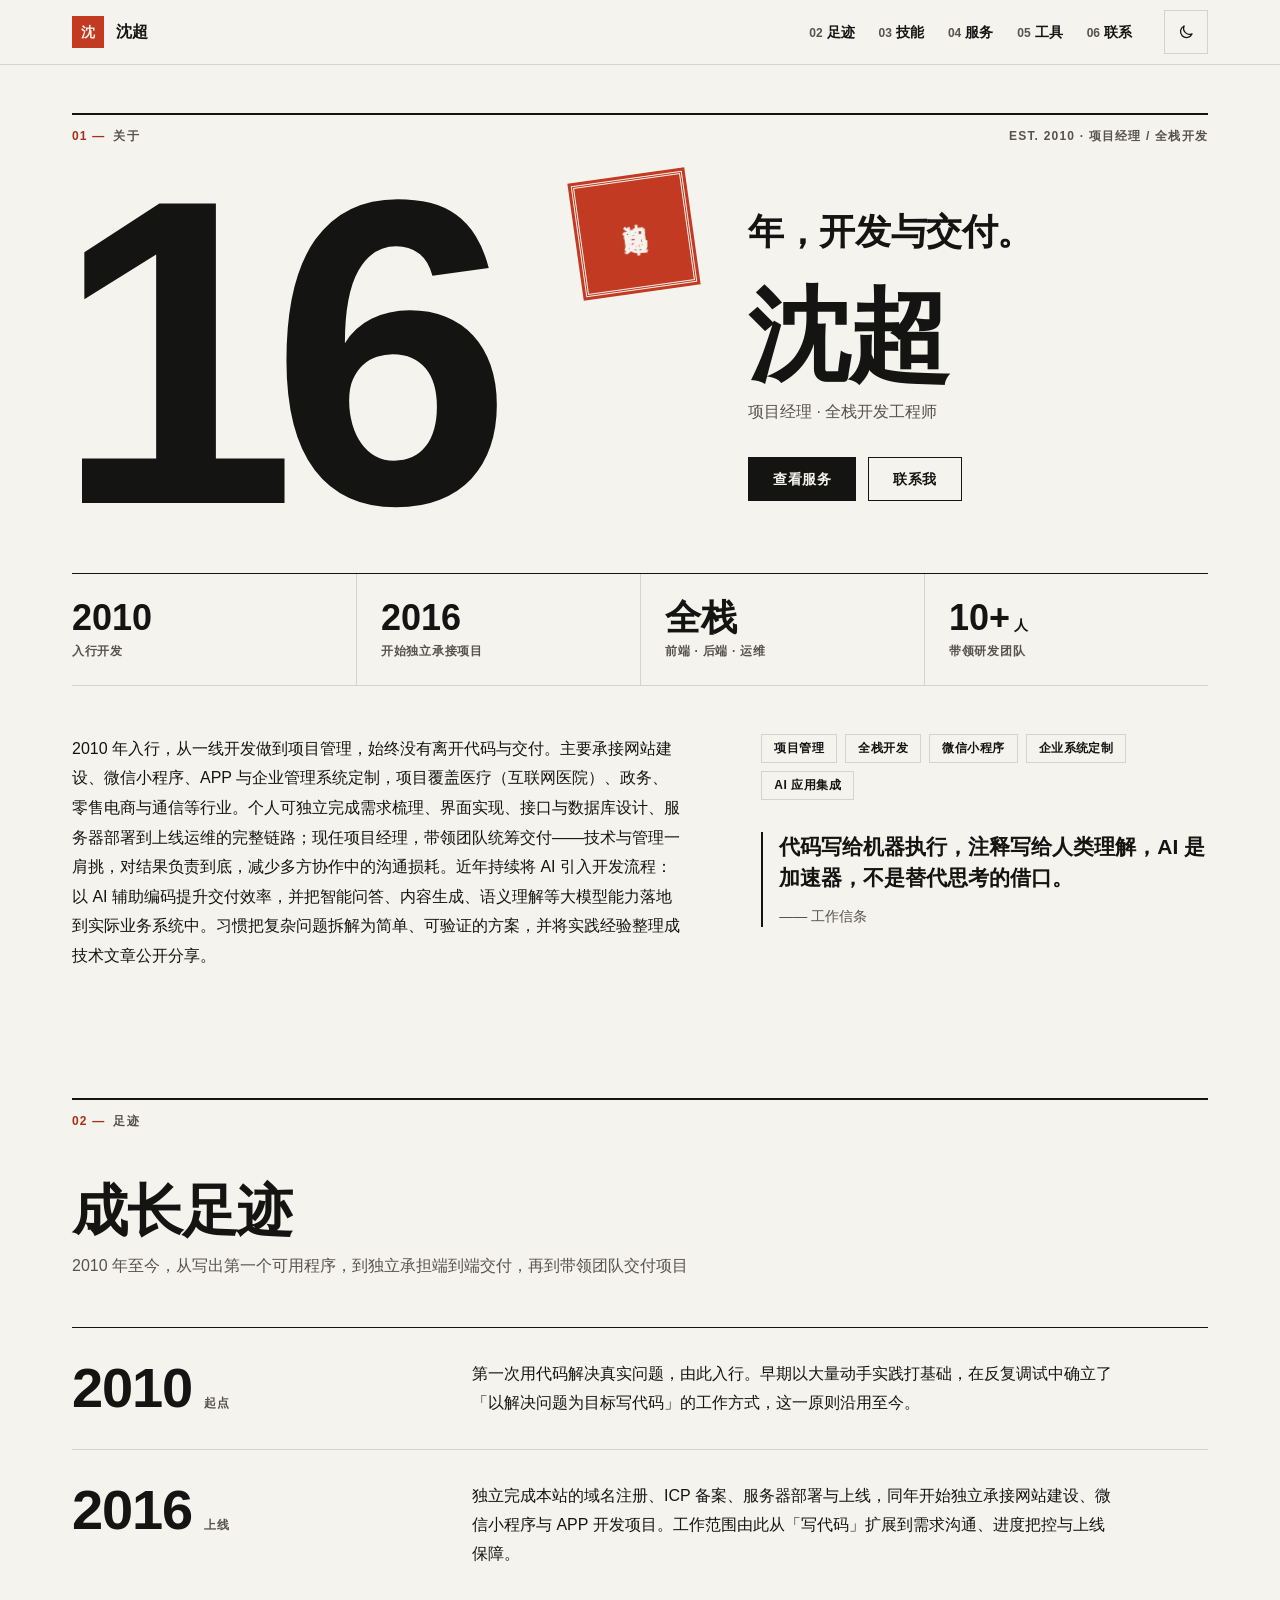
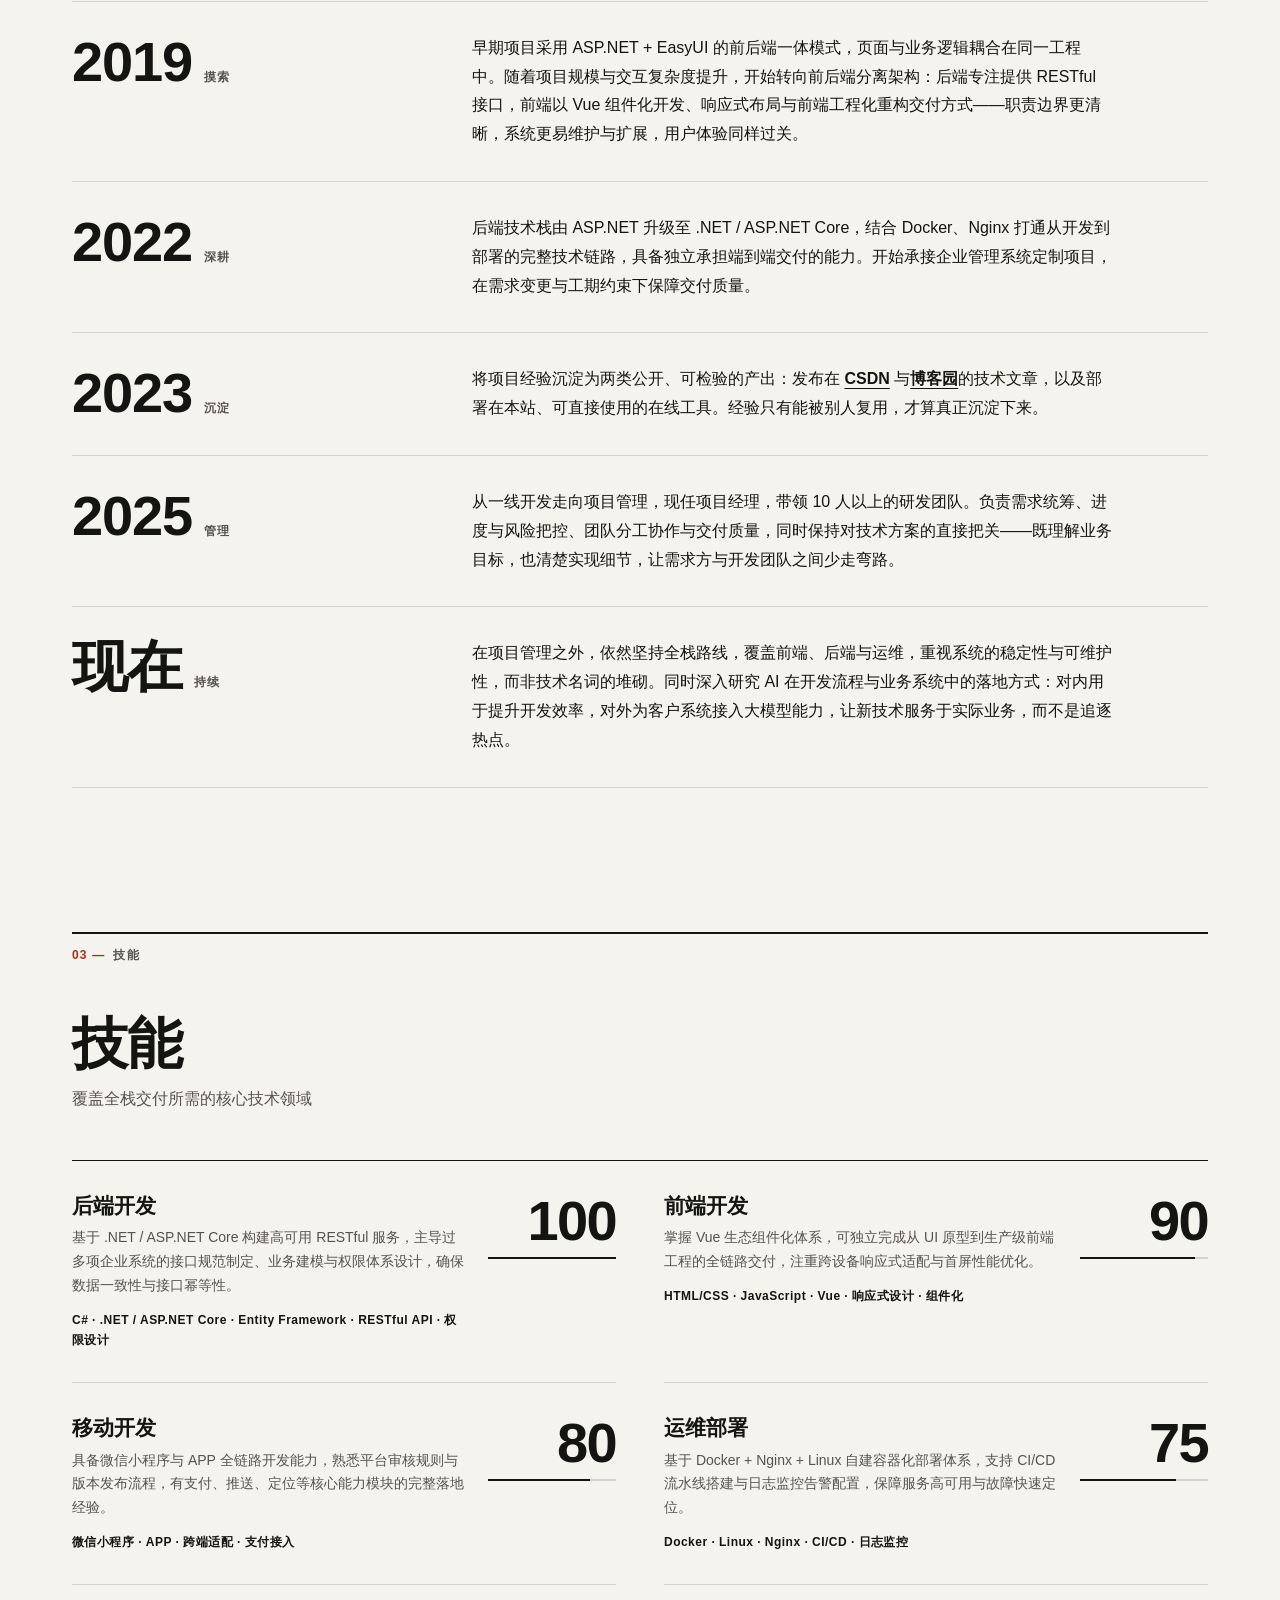
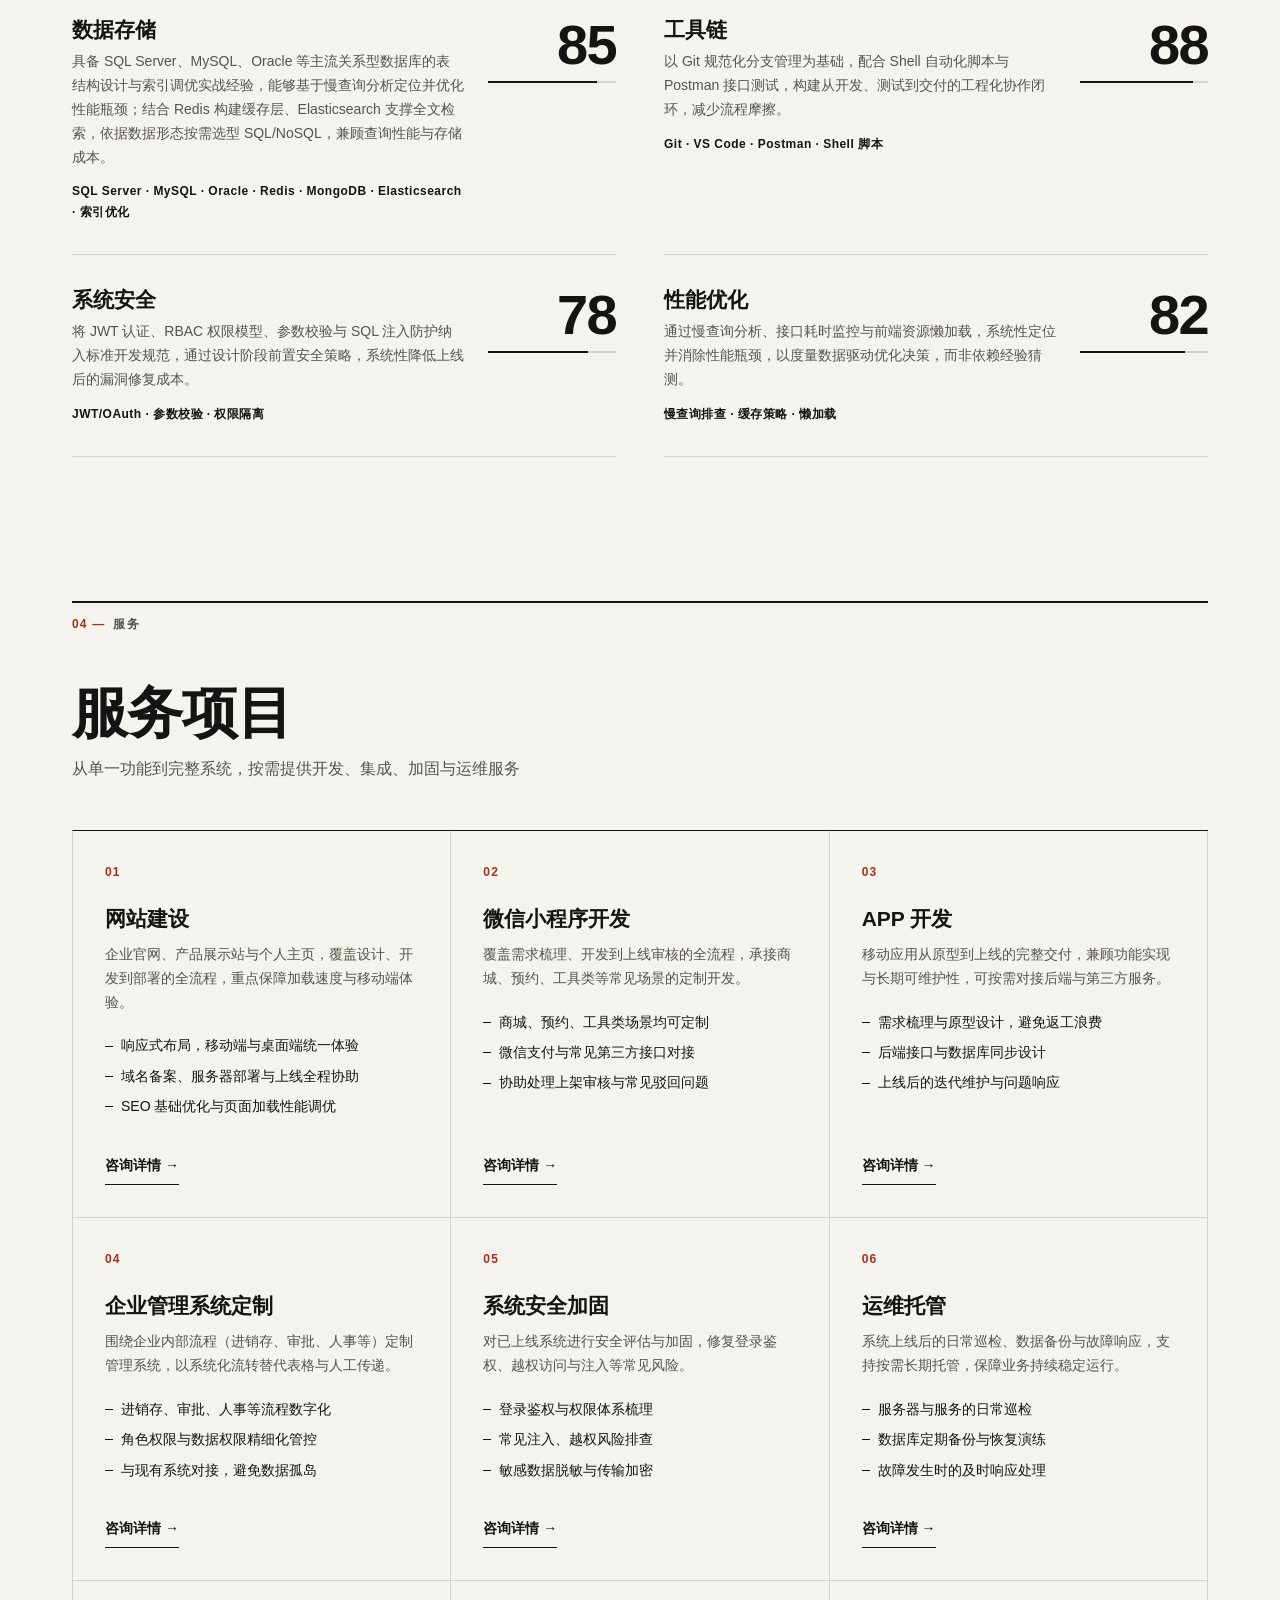
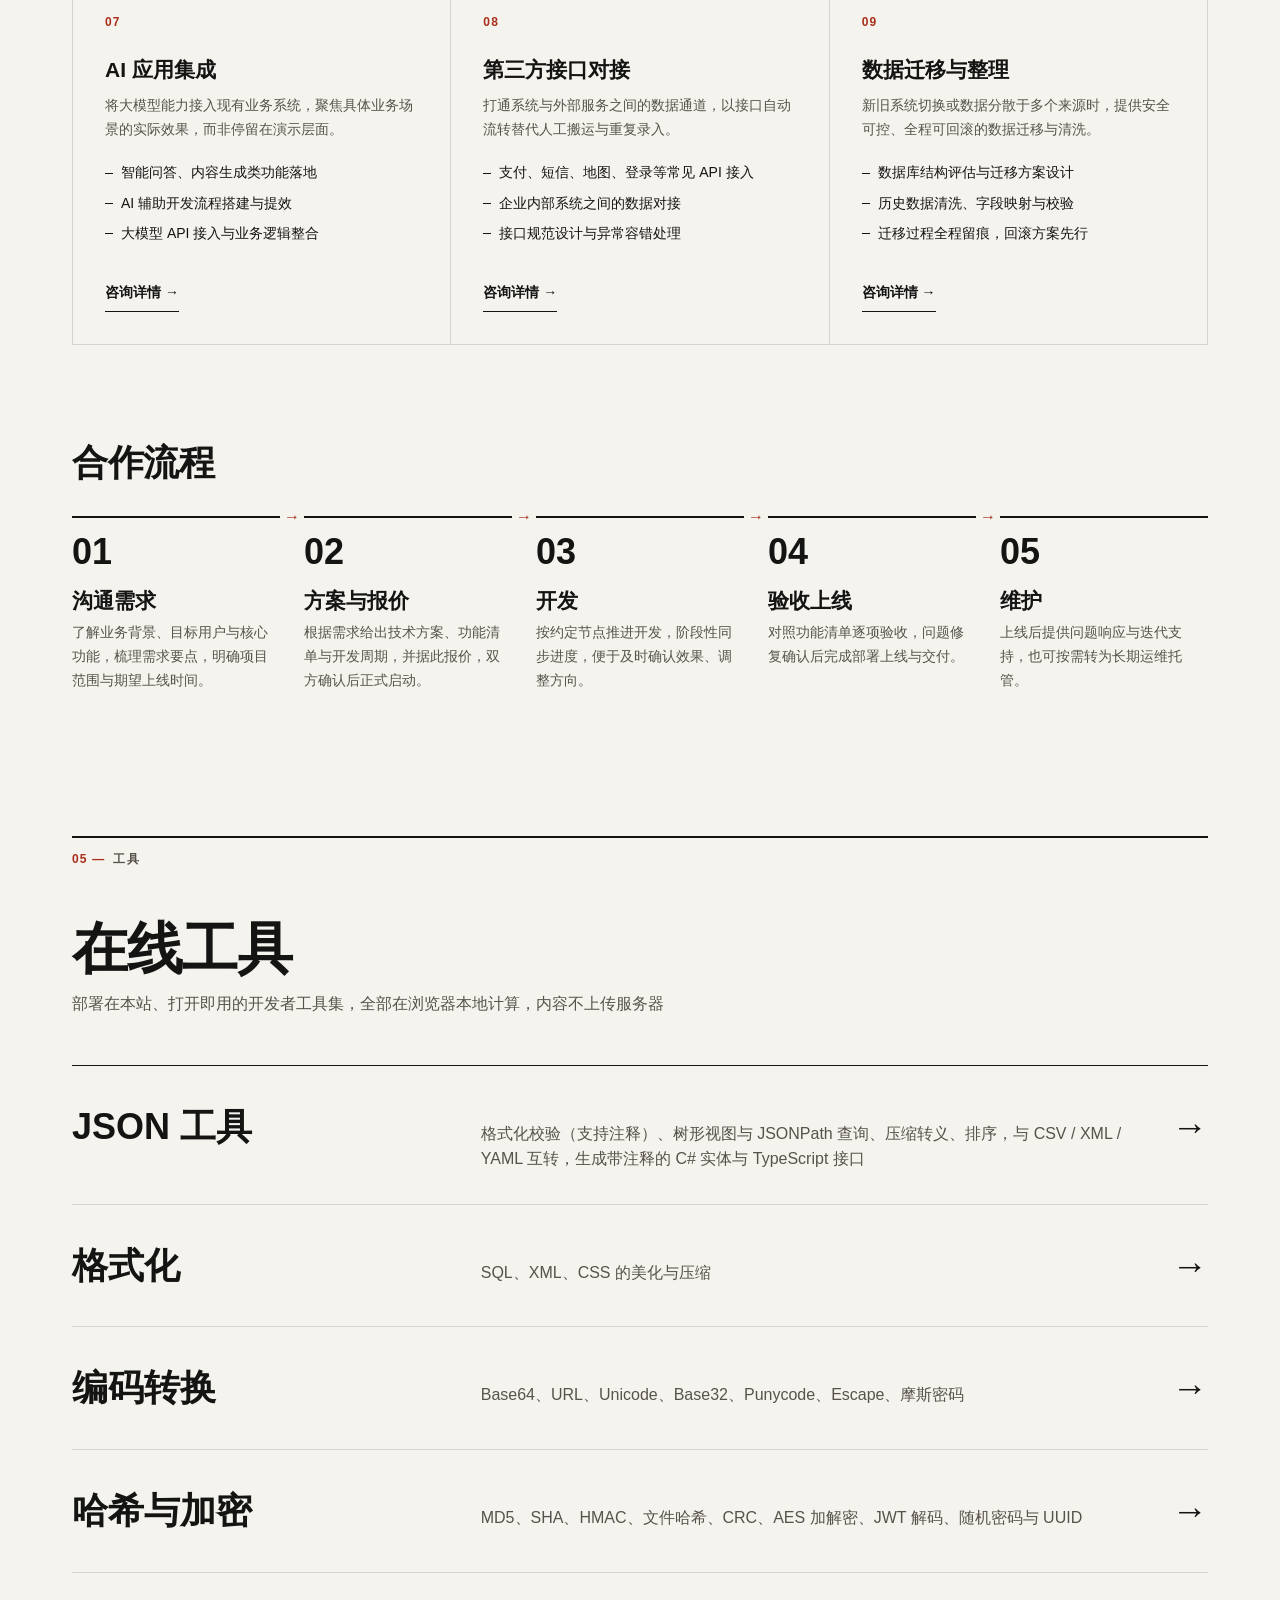
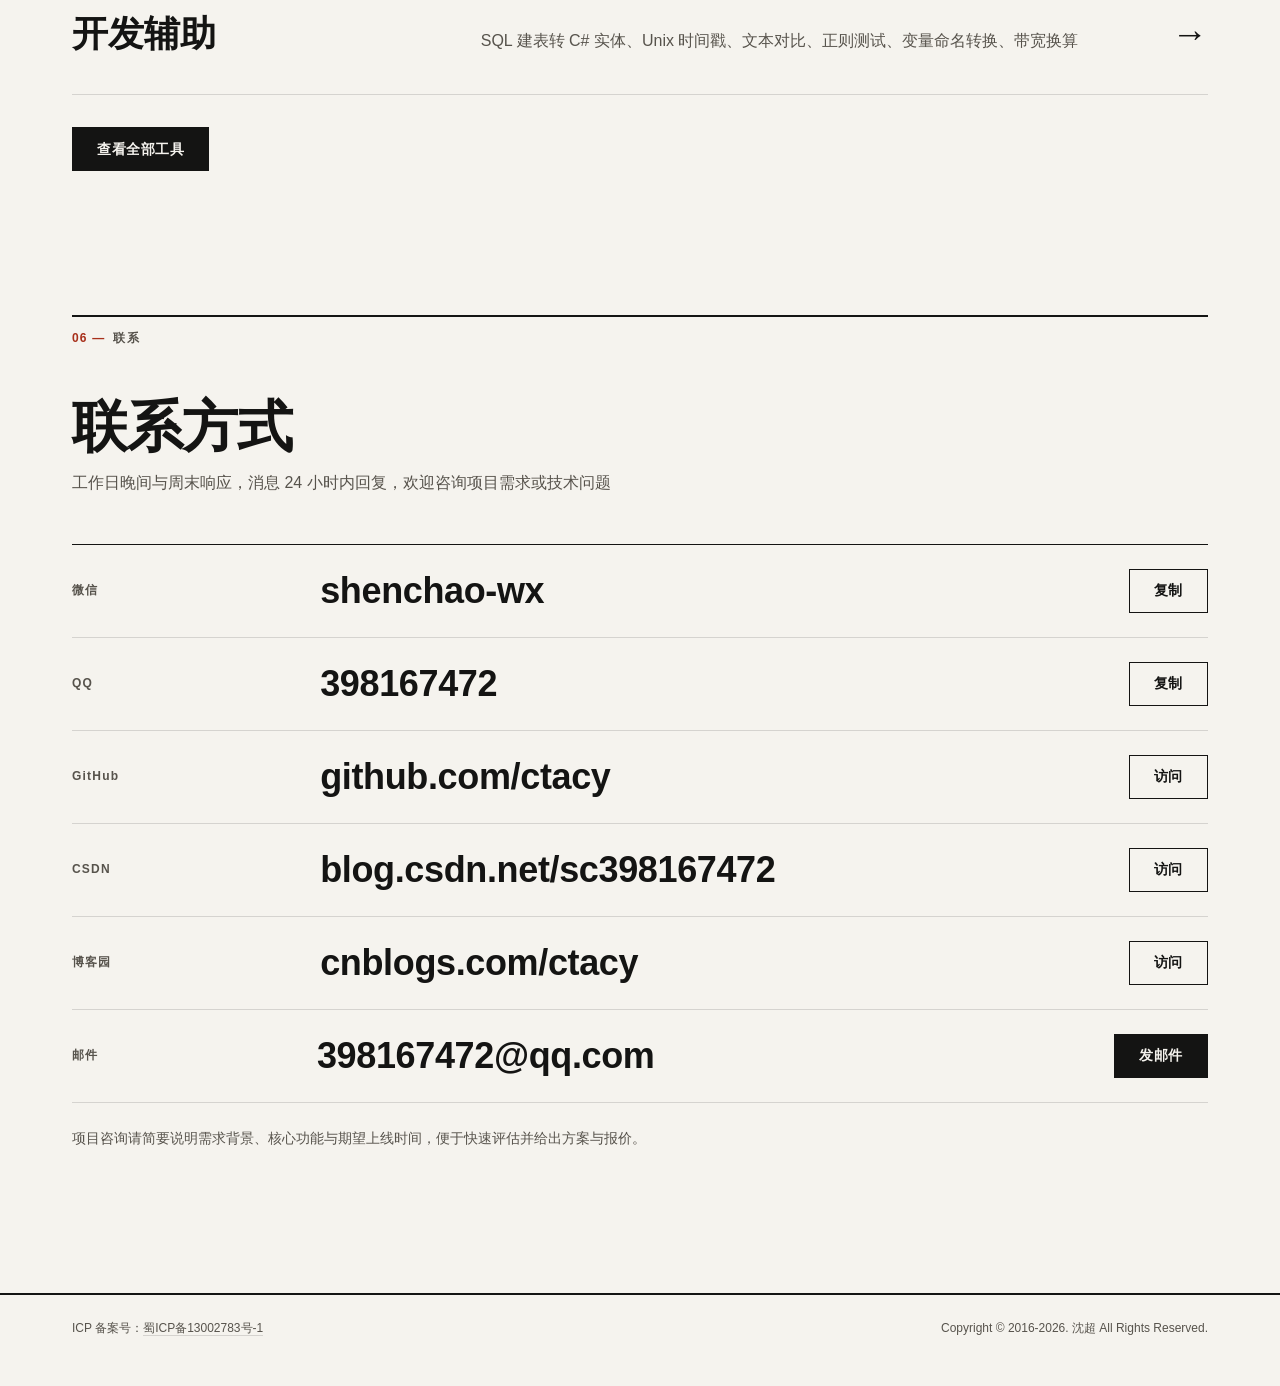
==== index.html @ eefde12d "feat: 个人主页与在线工具集首次入库 - 主页：瑞士版式 + 朱印设计，浅色/深色主题，从业年数按年份自动计算 - 在线工具 34 个（JSON / 格式化 / 编码 / 哈希与加密 / 开发辅助" ====
<!-- AI Accept 2026-10-16 main v1 -->
<!DOCTYPE html>
<html lang="zh-CN" data-theme="light">

<head>
  <meta charset="UTF-8">
  <meta name="viewport" content="width=device-width, initial-scale=1.0">
  <meta name="description" content="沈超，项目经理、全栈开发工程师，2010 年入行，项目覆盖医疗、政务、零售电商与通信等行业。承接网站建设、微信小程序、APP 与企业管理系统定制，提供 AI 应用集成、系统安全加固与运维托管服务。">
  <meta name="theme-color" content="#F5F3EE" media="(prefers-color-scheme: light)">
  <meta name="theme-color" content="#131211" media="(prefers-color-scheme: dark)">
  <meta property="og:title" content="沈超 · 项目经理 / 全栈开发工程师">
  <meta property="og:description" content="项目经理 / 全栈开发工程师，2010 年入行。网站建设 · 微信小程序 · APP · 企业系统 · AI 应用集成">
  <meta property="og:type" content="website">
  <link rel="icon" href="assets/img/favicon.svg" type="image/svg+xml">
  <title>沈超 · 项目经理 / 全栈开发工程师</title>
  <script>
    // 首屏前确定主题，避免深色用户看到浅色闪烁
    (function () {
      try {
        var t = localStorage.getItem('theme-preference');
        if (t !== 'light' && t !== 'dark') t = window.matchMedia('(prefers-color-scheme: dark)').matches ? 'dark' : 'light';
        document.documentElement.setAttribute('data-theme', t);
      } catch (e) { }
    })();
  </script>
  <link rel="stylesheet" href="css/tokens.css?v=2026101705">
  <link rel="stylesheet" href="css/style.css?v=2026101705">
</head>

<body id="top">
  <a class="skip-link" href="#main">跳到主要内容</a>

  <header class="site-header">
    <div class="container header-inner">
      <a class="brand" href="#top" aria-label="沈超 · 回到顶部">
        <span class="brand-mark" aria-hidden="true">沈</span>
        <span class="brand-name">沈超</span>
      </a>
      <nav aria-label="主导航">
        <ul class="nav-links">
          <li><a href="#timeline"><span class="nav-no">02</span>足迹</a></li>
          <li><a href="#skills"><span class="nav-no">03</span>技能</a></li>
          <li><a href="#services"><span class="nav-no">04</span>服务</a></li>
          <li><a href="#tools"><span class="nav-no">05</span>工具</a></li>
          <li><a href="#contact"><span class="nav-no">06</span>联系</a></li>
        </ul>
      </nav>
      <button class="theme-toggle" id="themeToggle" type="button" aria-label="切换为深色模式" aria-pressed="false">
        <svg class="icon-moon" viewBox="0 0 24 24" width="18" height="18" aria-hidden="true"><path d="M20 14.5A8 8 0 0 1 9.5 4a8 8 0 1 0 10.5 10.5z" fill="none" stroke="currentColor" stroke-width="1.75" stroke-linejoin="round"/></svg>
        <svg class="icon-sun" viewBox="0 0 24 24" width="18" height="18" aria-hidden="true"><circle cx="12" cy="12" r="4" fill="none" stroke="currentColor" stroke-width="1.75"/><path d="M12 2v2.5M12 19.5V22M2 12h2.5M19.5 12H22M4.9 4.9l1.8 1.8M17.3 17.3l1.8 1.8M4.9 19.1l1.8-1.8M17.3 6.7l1.8-1.8" stroke="currentColor" stroke-width="1.75" stroke-linecap="round"/></svg>
      </button>
    </div>
  </header>

  <main id="main">
    <!-- 01 关于 -->
    <section id="about" class="container hero" aria-labelledby="hero-name">
      <div class="section-head">
        <span class="kicker"><span class="sec-no">01</span>关于</span>
        <span class="kicker">EST. 2010 · 项目经理 / 全栈开发</span>
      </div>

      <div class="hero-grid">
        <div class="hero-figure">
          <p class="hero-number"><span data-years-since="2010">16</span></p>
          <div class="seal" aria-hidden="true"><span>沈超之印</span></div>
        </div>

        <div class="hero-copy">
          <p class="hero-tagline">年，开发与交付。</p>
          <h1 class="hero-name" id="hero-name">沈超</h1>
          <p class="hero-role">项目经理 · 全栈开发工程师</p>
          <div class="hero-actions">
            <a class="btn btn-primary" href="#services">查看服务</a>
            <a class="btn" href="#contact">联系我</a>
          </div>
        </div>
      </div>

      <dl class="stats">
        <div class="stat">
          <dt>入行开发</dt>
          <dd>2010</dd>
        </div>
        <div class="stat">
          <dt>开始独立承接项目</dt>
          <dd>2016</dd>
        </div>
        <div class="stat">
          <dt>前端 · 后端 · 运维</dt>
          <dd>全栈</dd>
        </div>
        <div class="stat">
          <dt>带领研发团队</dt>
          <dd>10+<small>人</small></dd>
        </div>
      </dl>

      <div class="hero-detail">
        <p class="lead">2010 年入行，从一线开发做到项目管理，始终没有离开代码与交付。主要承接网站建设、微信小程序、APP 与企业管理系统定制，项目覆盖医疗（互联网医院）、政务、零售电商与通信等行业。个人可独立完成需求梳理、界面实现、接口与数据库设计、服务器部署到上线运维的完整链路；现任项目经理，带领团队统筹交付——技术与管理一肩挑，对结果负责到底，减少多方协作中的沟通损耗。近年持续将 AI 引入开发流程：以 AI 辅助编码提升交付效率，并把智能问答、内容生成、语义理解等大模型能力落地到实际业务系统中。习惯把复杂问题拆解为简单、可验证的方案，并将实践经验整理成技术文章公开分享。</p>
        <div class="hero-aside">
          <ul class="tag-list" aria-label="标签">
            <li>项目管理</li>
            <li>全栈开发</li>
            <li>微信小程序</li>
            <li>企业系统定制</li>
            <li>AI 应用集成</li>
          </ul>
          <blockquote class="quote">
            <p>代码写给机器执行，注释写给人类理解，AI 是加速器，不是替代思考的借口。</p>
            <footer>—— 工作信条</footer>
          </blockquote>
        </div>
      </div>
    </section>

    <!-- 02 足迹 -->
    <section id="timeline" class="container section" aria-labelledby="timeline-title">
      <div class="section-head">
        <span class="kicker"><span class="sec-no">02</span>足迹</span>
      </div>
      <h2 class="section-title" id="timeline-title">成长足迹</h2>
      <p class="section-sub">2010 年至今，从写出第一个可用程序，到独立承担端到端交付，再到带领团队交付项目</p>
      <ol class="timeline">
        <li class="timeline-row">
          <p class="timeline-year">2010<span>起点</span></p>
          <p>第一次用代码解决真实问题，由此入行。早期以大量动手实践打基础，在反复调试中确立了「以解决问题为目标写代码」的工作方式，这一原则沿用至今。</p>
        </li>
        <li class="timeline-row">
          <p class="timeline-year">2016<span>上线</span></p>
          <p>独立完成本站的域名注册、ICP 备案、服务器部署与上线，同年开始独立承接网站建设、微信小程序与 APP 开发项目。工作范围由此从「写代码」扩展到需求沟通、进度把控与上线保障。</p>
        </li>
        <li class="timeline-row">
          <p class="timeline-year">2019<span>摸索</span></p>
          <p>早期项目采用 ASP.NET + EasyUI 的前后端一体模式，页面与业务逻辑耦合在同一工程中。随着项目规模与交互复杂度提升，开始转向前后端分离架构：后端专注提供 RESTful 接口，前端以 Vue 组件化开发、响应式布局与前端工程化重构交付方式——职责边界更清晰，系统更易维护与扩展，用户体验同样过关。</p>
        </li>
        <li class="timeline-row">
          <p class="timeline-year">2022<span>深耕</span></p>
          <p>后端技术栈由 ASP.NET 升级至 .NET / ASP.NET Core，结合 Docker、Nginx 打通从开发到部署的完整技术链路，具备独立承担端到端交付的能力。开始承接企业管理系统定制项目，在需求变更与工期约束下保障交付质量。</p>
        </li>
        <li class="timeline-row">
          <p class="timeline-year">2023<span>沉淀</span></p>
          <p>将项目经验沉淀为两类公开、可检验的产出：发布在 <a href="https://blog.csdn.net/sc398167472" target="_blank" rel="noopener noreferrer">CSDN</a> 与<a href="https://www.cnblogs.com/ctacy" target="_blank" rel="noopener noreferrer">博客园</a>的技术文章，以及部署在本站、可直接使用的在线工具。经验只有能被别人复用，才算真正沉淀下来。</p>
        </li>
        <li class="timeline-row">
          <p class="timeline-year">2025<span>管理</span></p>
          <p>从一线开发走向项目管理，现任项目经理，带领 10 人以上的研发团队。负责需求统筹、进度与风险把控、团队分工协作与交付质量，同时保持对技术方案的直接把关——既理解业务目标，也清楚实现细节，让需求方与开发团队之间少走弯路。</p>
        </li>
        <li class="timeline-row">
          <p class="timeline-year">现在<span>持续</span></p>
          <p>在项目管理之外，依然坚持全栈路线，覆盖前端、后端与运维，重视系统的稳定性与可维护性，而非技术名词的堆砌。同时深入研究 AI 在开发流程与业务系统中的落地方式：对内用于提升开发效率，对外为客户系统接入大模型能力，让新技术服务于实际业务，而不是追逐热点。</p>
        </li>
      </ol>
    </section>

    <!-- 03 技能 -->
    <section id="skills" class="container section" aria-labelledby="skills-title">
      <div class="section-head">
        <span class="kicker"><span class="sec-no">03</span>技能</span>
      </div>
      <h2 class="section-title" id="skills-title">技能</h2>
      <p class="section-sub">覆盖全栈交付所需的核心技术领域</p>
      <ul class="skill-list">
        <li class="skill-row">
          <div class="skill-main">
            <h3>后端开发</h3>
            <p>基于 .NET / ASP.NET Core 构建高可用 RESTful 服务，主导过多项企业系统的接口规范制定、业务建模与权限体系设计，确保数据一致性与接口幂等性。</p>
            <p class="skill-tags">C# · .NET / ASP.NET Core · Entity Framework · RESTful API · 权限设计</p>
          </div>
          <div class="skill-level" role="img" aria-label="后端开发熟练度 100%">
            <span class="skill-num" aria-hidden="true">100</span>
            <span class="skill-bar" style="--level: 100%;" aria-hidden="true"></span>
          </div>
        </li>
        <li class="skill-row">
          <div class="skill-main">
            <h3>前端开发</h3>
            <p>掌握 Vue 生态组件化体系，可独立完成从 UI 原型到生产级前端工程的全链路交付，注重跨设备响应式适配与首屏性能优化。</p>
            <p class="skill-tags">HTML/CSS · JavaScript · Vue · 响应式设计 · 组件化</p>
          </div>
          <div class="skill-level" role="img" aria-label="前端开发熟练度 90%">
            <span class="skill-num" aria-hidden="true">90</span>
            <span class="skill-bar" style="--level: 90%;" aria-hidden="true"></span>
          </div>
        </li>
        <li class="skill-row">
          <div class="skill-main">
            <h3>移动开发</h3>
            <p>具备微信小程序与 APP 全链路开发能力，熟悉平台审核规则与版本发布流程，有支付、推送、定位等核心能力模块的完整落地经验。</p>
            <p class="skill-tags">微信小程序 · APP · 跨端适配 · 支付接入</p>
          </div>
          <div class="skill-level" role="img" aria-label="移动开发熟练度 80%">
            <span class="skill-num" aria-hidden="true">80</span>
            <span class="skill-bar" style="--level: 80%;" aria-hidden="true"></span>
          </div>
        </li>
        <li class="skill-row">
          <div class="skill-main">
            <h3>运维部署</h3>
            <p>基于 Docker + Nginx + Linux 自建容器化部署体系，支持 CI/CD 流水线搭建与日志监控告警配置，保障服务高可用与故障快速定位。</p>
            <p class="skill-tags">Docker · Linux · Nginx · CI/CD · 日志监控</p>
          </div>
          <div class="skill-level" role="img" aria-label="运维部署熟练度 75%">
            <span class="skill-num" aria-hidden="true">75</span>
            <span class="skill-bar" style="--level: 75%;" aria-hidden="true"></span>
          </div>
        </li>
        <li class="skill-row">
          <div class="skill-main">
            <h3>数据存储</h3>
            <p>具备 SQL Server、MySQL、Oracle 等主流关系型数据库的表结构设计与索引调优实战经验，能够基于慢查询分析定位并优化性能瓶颈；结合 Redis 构建缓存层、Elasticsearch 支撑全文检索，依据数据形态按需选型 SQL/NoSQL，兼顾查询性能与存储成本。</p>
            <p class="skill-tags">SQL Server · MySQL · Oracle · Redis · MongoDB · Elasticsearch · 索引优化</p>
          </div>
          <div class="skill-level" role="img" aria-label="数据存储熟练度 85%">
            <span class="skill-num" aria-hidden="true">85</span>
            <span class="skill-bar" style="--level: 85%;" aria-hidden="true"></span>
          </div>
        </li>
        <li class="skill-row">
          <div class="skill-main">
            <h3>工具链</h3>
            <p>以 Git 规范化分支管理为基础，配合 Shell 自动化脚本与 Postman 接口测试，构建从开发、测试到交付的工程化协作闭环，减少流程摩擦。</p>
            <p class="skill-tags">Git · VS Code · Postman · Shell 脚本</p>
          </div>
          <div class="skill-level" role="img" aria-label="工具链熟练度 88%">
            <span class="skill-num" aria-hidden="true">88</span>
            <span class="skill-bar" style="--level: 88%;" aria-hidden="true"></span>
          </div>
        </li>
        <li class="skill-row">
          <div class="skill-main">
            <h3>系统安全</h3>
            <p>将 JWT 认证、RBAC 权限模型、参数校验与 SQL 注入防护纳入标准开发规范，通过设计阶段前置安全策略，系统性降低上线后的漏洞修复成本。</p>
            <p class="skill-tags">JWT/OAuth · 参数校验 · 权限隔离</p>
          </div>
          <div class="skill-level" role="img" aria-label="系统安全熟练度 78%">
            <span class="skill-num" aria-hidden="true">78</span>
            <span class="skill-bar" style="--level: 78%;" aria-hidden="true"></span>
          </div>
        </li>
        <li class="skill-row">
          <div class="skill-main">
            <h3>性能优化</h3>
            <p>通过慢查询分析、接口耗时监控与前端资源懒加载，系统性定位并消除性能瓶颈，以度量数据驱动优化决策，而非依赖经验猜测。</p>
            <p class="skill-tags">慢查询排查 · 缓存策略 · 懒加载</p>
          </div>
          <div class="skill-level" role="img" aria-label="性能优化熟练度 82%">
            <span class="skill-num" aria-hidden="true">82</span>
            <span class="skill-bar" style="--level: 82%;" aria-hidden="true"></span>
          </div>
        </li>
      </ul>
    </section>

    <!-- 04 服务 -->
    <section id="services" class="container section" aria-labelledby="services-title">
      <div class="section-head">
        <span class="kicker"><span class="sec-no">04</span>服务</span>
      </div>
      <h2 class="section-title" id="services-title">服务项目</h2>
      <p class="section-sub">从单一功能到完整系统，按需提供开发、集成、加固与运维服务</p>
      <div class="service-grid">
        <article class="service">
          <span class="service-no">01</span>
          <h3>网站建设</h3>
          <p>企业官网、产品展示站与个人主页，覆盖设计、开发到部署的全流程，重点保障加载速度与移动端体验。</p>
          <ul>
            <li>响应式布局，移动端与桌面端统一体验</li>
            <li>域名备案、服务器部署与上线全程协助</li>
            <li>SEO 基础优化与页面加载性能调优</li>
          </ul>
          <a class="service-link" href="#contact">咨询详情 <span aria-hidden="true">→</span></a>
        </article>
        <article class="service">
          <span class="service-no">02</span>
          <h3>微信小程序开发</h3>
          <p>覆盖需求梳理、开发到上线审核的全流程，承接商城、预约、工具类等常见场景的定制开发。</p>
          <ul>
            <li>商城、预约、工具类场景均可定制</li>
            <li>微信支付与常见第三方接口对接</li>
            <li>协助处理上架审核与常见驳回问题</li>
          </ul>
          <a class="service-link" href="#contact">咨询详情 <span aria-hidden="true">→</span></a>
        </article>
        <article class="service">
          <span class="service-no">03</span>
          <h3>APP 开发</h3>
          <p>移动应用从原型到上线的完整交付，兼顾功能实现与长期可维护性，可按需对接后端与第三方服务。</p>
          <ul>
            <li>需求梳理与原型设计，避免返工浪费</li>
            <li>后端接口与数据库同步设计</li>
            <li>上线后的迭代维护与问题响应</li>
          </ul>
          <a class="service-link" href="#contact">咨询详情 <span aria-hidden="true">→</span></a>
        </article>
        <article class="service">
          <span class="service-no">04</span>
          <h3>企业管理系统定制</h3>
          <p>围绕企业内部流程（进销存、审批、人事等）定制管理系统，以系统化流转替代表格与人工传递。</p>
          <ul>
            <li>进销存、审批、人事等流程数字化</li>
            <li>角色权限与数据权限精细化管控</li>
            <li>与现有系统对接，避免数据孤岛</li>
          </ul>
          <a class="service-link" href="#contact">咨询详情 <span aria-hidden="true">→</span></a>
        </article>
        <article class="service">
          <span class="service-no">05</span>
          <h3>系统安全加固</h3>
          <p>对已上线系统进行安全评估与加固，修复登录鉴权、越权访问与注入等常见风险。</p>
          <ul>
            <li>登录鉴权与权限体系梳理</li>
            <li>常见注入、越权风险排查</li>
            <li>敏感数据脱敏与传输加密</li>
          </ul>
          <a class="service-link" href="#contact">咨询详情 <span aria-hidden="true">→</span></a>
        </article>
        <article class="service">
          <span class="service-no">06</span>
          <h3>运维托管</h3>
          <p>系统上线后的日常巡检、数据备份与故障响应，支持按需长期托管，保障业务持续稳定运行。</p>
          <ul>
            <li>服务器与服务的日常巡检</li>
            <li>数据库定期备份与恢复演练</li>
            <li>故障发生时的及时响应处理</li>
          </ul>
          <a class="service-link" href="#contact">咨询详情 <span aria-hidden="true">→</span></a>
        </article>
        <article class="service">
          <span class="service-no">07</span>
          <h3>AI 应用集成</h3>
          <p>将大模型能力接入现有业务系统，聚焦具体业务场景的实际效果，而非停留在演示层面。</p>
          <ul>
            <li>智能问答、内容生成类功能落地</li>
            <li>AI 辅助开发流程搭建与提效</li>
            <li>大模型 API 接入与业务逻辑整合</li>
          </ul>
          <a class="service-link" href="#contact">咨询详情 <span aria-hidden="true">→</span></a>
        </article>
        <article class="service">
          <span class="service-no">08</span>
          <h3>第三方接口对接</h3>
          <p>打通系统与外部服务之间的数据通道，以接口自动流转替代人工搬运与重复录入。</p>
          <ul>
            <li>支付、短信、地图、登录等常见 API 接入</li>
            <li>企业内部系统之间的数据对接</li>
            <li>接口规范设计与异常容错处理</li>
          </ul>
          <a class="service-link" href="#contact">咨询详情 <span aria-hidden="true">→</span></a>
        </article>
        <article class="service">
          <span class="service-no">09</span>
          <h3>数据迁移与整理</h3>
          <p>新旧系统切换或数据分散于多个来源时，提供安全可控、全程可回滚的数据迁移与清洗。</p>
          <ul>
            <li>数据库结构评估与迁移方案设计</li>
            <li>历史数据清洗、字段映射与校验</li>
            <li>迁移过程全程留痕，回滚方案先行</li>
          </ul>
          <a class="service-link" href="#contact">咨询详情 <span aria-hidden="true">→</span></a>
        </article>
      </div>

      <h3 class="sub-title" id="process-title">合作流程</h3>
      <ol class="process" aria-labelledby="process-title">
        <li class="process-step">
          <span class="process-no">01</span>
          <h4>沟通需求</h4>
          <p>了解业务背景、目标用户与核心功能，梳理需求要点，明确项目范围与期望上线时间。</p>
        </li>
        <li class="process-step">
          <span class="process-no">02</span>
          <h4>方案与报价</h4>
          <p>根据需求给出技术方案、功能清单与开发周期，并据此报价，双方确认后正式启动。</p>
        </li>
        <li class="process-step">
          <span class="process-no">03</span>
          <h4>开发</h4>
          <p>按约定节点推进开发，阶段性同步进度，便于及时确认效果、调整方向。</p>
        </li>
        <li class="process-step">
          <span class="process-no">04</span>
          <h4>验收上线</h4>
          <p>对照功能清单逐项验收，问题修复确认后完成部署上线与交付。</p>
        </li>
        <li class="process-step">
          <span class="process-no">05</span>
          <h4>维护</h4>
          <p>上线后提供问题响应与迭代支持，也可按需转为长期运维托管。</p>
        </li>
      </ol>
    </section>

    <!-- 05 工具 -->
    <section id="tools" class="container section" aria-labelledby="tools-title">
      <div class="section-head">
        <span class="kicker"><span class="sec-no">05</span>工具</span>
      </div>
      <h2 class="section-title" id="tools-title">在线工具</h2>
      <p class="section-sub">部署在本站、打开即用的开发者工具集，全部在浏览器本地计算，内容不上传服务器</p>
      <ul class="tool-list">
        <li>
          <a class="tool-row" href="tools.html#json-format">
            <span class="tool-name">JSON 工具</span>
            <span class="tool-desc">格式化校验（支持注释）、树形视图与 JSONPath 查询、压缩转义、排序，与 CSV / XML / YAML 互转，生成带注释的 C# 实体与 TypeScript 接口</span>
            <span class="tool-arrow" aria-hidden="true">→</span>
          </a>
        </li>
        <li>
          <a class="tool-row" href="tools.html#sql-format">
            <span class="tool-name">格式化</span>
            <span class="tool-desc">SQL、XML、CSS 的美化与压缩</span>
            <span class="tool-arrow" aria-hidden="true">→</span>
          </a>
        </li>
        <li>
          <a class="tool-row" href="tools.html#base64">
            <span class="tool-name">编码转换</span>
            <span class="tool-desc">Base64、URL、Unicode、Base32、Punycode、Escape、摩斯密码</span>
            <span class="tool-arrow" aria-hidden="true">→</span>
          </a>
        </li>
        <li>
          <a class="tool-row" href="tools.html#md5">
            <span class="tool-name">哈希与加密</span>
            <span class="tool-desc">MD5、SHA、HMAC、文件哈希、CRC、AES 加解密、JWT 解码、随机密码与 UUID</span>
            <span class="tool-arrow" aria-hidden="true">→</span>
          </a>
        </li>
        <li>
          <a class="tool-row" href="tools.html#timestamp">
            <span class="tool-name">开发辅助</span>
            <span class="tool-desc">SQL 建表转 C# 实体、Unix 时间戳、文本对比、正则测试、变量命名转换、带宽换算</span>
            <span class="tool-arrow" aria-hidden="true">→</span>
          </a>
        </li>
      </ul>
      <p class="tools-more"><a class="btn btn-primary" href="tools.html">查看全部工具</a></p>
    </section>

    <!-- 06 联系 -->
    <section id="contact" class="container section" aria-labelledby="contact-title">
      <div class="section-head">
        <span class="kicker"><span class="sec-no">06</span>联系</span>
      </div>
      <h2 class="section-title" id="contact-title">联系方式</h2>
      <p class="section-sub">工作日晚间与周末响应，消息 24 小时内回复，欢迎咨询项目需求或技术问题</p>
      <ul class="contact-list">
        <li class="contact-row">
          <span class="contact-label">微信</span>
          <span class="contact-value" id="val-wechat">shenchao-wx</span>
          <button class="btn contact-copy" data-val="shenchao-wx" aria-label="复制微信号" type="button">复制</button>
        </li>
        <li class="contact-row">
          <span class="contact-label">QQ</span>
          <span class="contact-value" id="val-qq">398167472</span>
          <button class="btn contact-copy" data-val="398167472" aria-label="复制 QQ 号" type="button">复制</button>
        </li>
        <li class="contact-row">
          <span class="contact-label">GitHub</span>
          <span class="contact-value">github.com/<wbr>ctacy</span>
          <a class="btn" href="https://github.com/ctacy" target="_blank" rel="me noopener noreferrer" aria-label="访问 GitHub 主页（新窗口）">访问</a>
        </li>
        <li class="contact-row">
          <span class="contact-label">CSDN</span>
          <span class="contact-value">blog.csdn.net/<wbr>sc398167472</span>
          <a class="btn" href="https://blog.csdn.net/sc398167472" target="_blank" rel="me noopener noreferrer" aria-label="访问 CSDN 博客（新窗口）">访问</a>
        </li>
        <li class="contact-row">
          <span class="contact-label">博客园</span>
          <span class="contact-value">cnblogs.com/<wbr>ctacy</span>
          <a class="btn" href="https://www.cnblogs.com/ctacy" target="_blank" rel="me noopener noreferrer" aria-label="访问博客园（新窗口）">访问</a>
        </li>
        <li class="contact-row">
          <span class="contact-label">邮件</span>
          <span class="contact-value">398167472<wbr>@qq.com</span>
          <a class="btn btn-primary" href="mailto:398167472@qq.com?subject=合作咨询&body=Hi 沈超，我想了解一下……" aria-label="发送邮件">发邮件</a>
        </li>
      </ul>
      <p class="contact-note">项目咨询请简要说明需求背景、核心功能与期望上线时间，便于快速评估并给出方案与报价。</p>
    </section>
  </main>

  <footer class="site-footer">
    <div class="container footer-inner">
      <p>ICP 备案号：<a id="beian-no" href="https://beian.miit.gov.cn" target="_blank" rel="noopener noreferrer">蜀ICP备13002783号-1</a></p>
      <p id="copyright">Copyright &copy; 2016-<span id="year">2026</span>. 沈超 All Rights Reserved.</p>
    </div>
  </footer>

  <script src="js/main.js?v=2026101705"></script>
</body>

</html>
---- css/tokens.css ----
/* AI Accept 2026-10-16 main v1 */
/* 瑞士版式 · 朱印 —— 纸、墨、一抹朱红 */
:root {
  /* Type */
  --font-text: "Helvetica Neue", "PingFang SC", "Hiragino Sans GB", "Microsoft YaHei", "Noto Sans SC", Arial, system-ui, sans-serif;
  --font-display: "Helvetica Neue", "Arial Black", "PingFang SC", "Microsoft YaHei", "Noto Sans SC", Arial, sans-serif;
  --font-mono: ui-monospace, "SF Mono", Consolas, "Cascadia Mono", Menlo, monospace;

  --text-xs: 12px;
  --text-sm: 14px;
  --text-base: 16px;
  --text-lg: 21px;
  --text-xl: clamp(28px, 4vw, 36px);
  --text-2xl: clamp(36px, 5vw, 56px);
  --text-display: clamp(48px, 8vw, 104px);
  /* 唯一的 signature 字号：首屏「16」，只用一次 */
  --text-signature: clamp(180px, 34vw, 460px);

  /* Space */
  --s1: 4px;
  --s2: 8px;
  --s3: 12px;
  --s4: 16px;
  --s5: 24px;
  --s6: 32px;
  --s7: 48px;
  --s8: 64px;
  --s9: 96px;
  --s10: 128px;
  --s11: 160px;

  --container: 1200px;

  /* Color — light: 宣纸 + 松烟墨 + 印泥朱 */
  --bg: #F5F3EE;
  --surface: #FFFFFF;
  --text: #141413;
  --text-2: #57534C;
  --border: rgb(20 20 19 / .14);
  --rule: #141413;
  --accent: #C23A22;
  --accent-text: #A8301B;
  --accent-ink: #F5F3EE;
  --ink-fill: #141413;
  --ink-fill-text: #F5F3EE;
  --selection: rgb(194 58 34 / .2);

  /* 工具页：差异 / 匹配高亮底色（文字仍用 --text，保证对比度） */
  --tint-add: rgb(46 125 50 / .16);
  --tint-del: rgb(194 58 34 / .16);
  --tint-mark: rgb(214 160 0 / .32);

  /* Shape & motion */
  --radius: 0;
  --ease: cubic-bezier(.2, 0, 0, 1);
  --ease-enter: cubic-bezier(.16, 1, .3, 1);
  --t-fast: 140ms;
  --t-med: 240ms;
  --t-page: 420ms;

  color-scheme: light;
}

/* Dark: 墨池 —— 暖近黑底，朱色提亮去饱和 */
[data-theme="dark"] {
  --bg: #131211;
  --surface: #1A1917;
  --text: #E8E4DD;
  --text-2: #A39E95;
  --border: rgb(255 255 255 / .12);
  --rule: #E8E4DD;
  --accent: #E5624A;
  --accent-text: #E5624A;
  --accent-ink: #131211;
  --ink-fill: #E8E4DD;
  --ink-fill-text: #131211;
  --selection: rgb(229 98 74 / .3);

  --tint-add: rgb(102 187 106 / .2);
  --tint-del: rgb(229 98 74 / .22);
  --tint-mark: rgb(255 202 40 / .3);

  color-scheme: dark;
}
---- css/style.css ----
/* AI Accept 2026-10-16 main v1 */
/* ============================================
   瑞士版式 · 朱印
   规则：只用 tokens.css 中的变量；无阴影、无渐变、直角；
   唯一的强调色 --accent 只出现在：印章、章节编号、交互态
   ============================================ */

/* ---------- 基础 ---------- */
*,
*::before,
*::after {
  box-sizing: border-box;
}

html {
  scroll-behavior: smooth;
  scroll-padding-top: var(--s9);
  -webkit-text-size-adjust: 100%;
}

body {
  margin: 0;
  background: var(--bg);
  color: var(--text);
  font-family: var(--font-text);
  font-size: var(--text-base);
  line-height: 1.6;
  -webkit-font-smoothing: antialiased;
  text-rendering: optimizeLegibility;
}

h1,
h2,
h3,
p,
ul,
ol,
dl,
dd,
blockquote {
  margin: 0;
}

ul,
ol {
  padding: 0;
  list-style: none;
}

a {
  color: inherit;
}

::selection {
  background: var(--selection);
}

:focus-visible {
  outline: 2px solid var(--accent);
  outline-offset: 2px;
}

.visually-hidden {
  position: absolute;
  width: 1px;
  height: 1px;
  margin: -1px;
  padding: 0;
  overflow: hidden;
  clip: rect(0 0 0 0);
  white-space: nowrap;
  border: 0;
}

.container {
  width: 100%;
  max-width: var(--container);
  margin: 0 auto;
  padding: 0 var(--s6);
}

/* ---------- 跳转链接（可访问性） ---------- */
.skip-link {
  position: absolute;
  top: calc(-1 * var(--s8));
  left: var(--s4);
  z-index: 100;
  padding: var(--s2) var(--s4);
  background: var(--ink-fill);
  color: var(--ink-fill-text);
  font-weight: 700;
  text-decoration: none;
  transition: top var(--t-fast) var(--ease);
}

.skip-link:focus {
  top: var(--s4);
}

/* ---------- 顶栏 ---------- */
.site-header {
  position: sticky;
  top: 0;
  z-index: 50;
  background: var(--bg);
  border-bottom: 1px solid var(--border);
}

.header-inner {
  display: flex;
  align-items: center;
  gap: var(--s6);
  height: var(--s8);
}

.brand {
  display: inline-flex;
  align-items: center;
  gap: var(--s3);
  margin-right: auto;
  text-decoration: none;
  font-weight: 800;
  font-size: var(--text-base);
  letter-spacing: .02em;
}

.brand-mark {
  display: inline-grid;
  place-items: center;
  width: var(--s6);
  height: var(--s6);
  background: var(--accent);
  color: var(--accent-ink);
  font-size: var(--text-sm);
  font-weight: 800;
}

.nav-links {
  display: flex;
  gap: var(--s5);
}

.nav-links a {
  display: inline-flex;
  align-items: baseline;
  gap: var(--s1);
  padding: var(--s2) 0;
  font-size: var(--text-sm);
  font-weight: 600;
  text-decoration: none;
  transition: color var(--t-fast) var(--ease);
}

.nav-no {
  font-size: var(--text-xs);
  font-variant-numeric: tabular-nums;
  color: var(--text-2);
  transition: color var(--t-fast) var(--ease);
}

.nav-links a:hover,
.nav-links a:hover .nav-no {
  color: var(--accent-text);
}

.theme-toggle {
  display: inline-grid;
  place-items: center;
  width: 44px;
  height: 44px;
  padding: 0;
  background: transparent;
  color: var(--text);
  border: 1px solid var(--border);
  border-radius: var(--radius);
  cursor: pointer;
  transition: border-color var(--t-fast) var(--ease), color var(--t-fast) var(--ease);
}

.theme-toggle:hover {
  border-color: var(--rule);
}

.theme-toggle .icon-sun,
[data-theme="dark"] .theme-toggle .icon-moon {
  display: none;
}

[data-theme="dark"] .theme-toggle .icon-sun {
  display: block;
}

/* ---------- 章节通用 ---------- */
.section {
  padding-top: var(--s10);
  padding-bottom: var(--s4);
}

.section-head {
  display: flex;
  justify-content: space-between;
  gap: var(--s4);
  padding-top: var(--s3);
  border-top: 2px solid var(--rule);
}

.kicker {
  font-size: var(--text-xs);
  font-weight: 700;
  letter-spacing: .1em;
  text-transform: uppercase;
  color: var(--text-2);
}

.sec-no {
  margin-right: var(--s2);
  color: var(--accent-text);
  font-variant-numeric: tabular-nums;
}

.sec-no::after {
  content: " —";
}

.section-title {
  margin-top: var(--s7);
  font-family: var(--font-display);
  font-size: var(--text-2xl);
  font-weight: 800;
  line-height: 1.1;
  letter-spacing: -.02em;
  text-wrap: balance;
}

.section-sub {
  margin-top: var(--s3);
  max-width: 40em;
  color: var(--text-2);
}

/* ---------- 按钮 ---------- */
.btn {
  display: inline-flex;
  align-items: center;
  justify-content: center;
  min-height: 44px;
  padding: 0 var(--s5);
  background: transparent;
  color: var(--text);
  border: 1px solid var(--rule);
  border-radius: var(--radius);
  font: inherit;
  font-size: var(--text-sm);
  font-weight: 700;
  letter-spacing: .04em;
  text-decoration: none;
  cursor: pointer;
  transition: background-color var(--t-fast) var(--ease), color var(--t-fast) var(--ease), border-color var(--t-fast) var(--ease);
}

.btn:hover {
  background: var(--ink-fill);
  color: var(--ink-fill-text);
}

.btn-primary {
  background: var(--ink-fill);
  color: var(--ink-fill-text);
}

.btn-primary:hover {
  background: var(--accent);
  border-color: var(--accent);
  color: var(--accent-ink);
}

/* ---------- 01 Hero ---------- */
.hero {
  padding-top: var(--s7);
}

.hero-grid {
  display: grid;
  grid-template-columns: minmax(0, 7fr) minmax(0, 5fr);
  align-items: end;
  gap: var(--s6);
  margin-top: var(--s6);
}

.hero-figure {
  position: relative;
}

/* signature：超大「16」 */
.hero-number {
  font-family: var(--font-display);
  font-size: var(--text-signature);
  font-weight: 900;
  line-height: .8;
  letter-spacing: -.06em;
  font-variant-numeric: tabular-nums;
  margin-left: -.04em;
  margin-bottom: -.04em;
  user-select: none;
}

/* 朱印：斜盖在数字右上角，载入时「按」一次 */
.seal {
  position: absolute;
  top: 0;
  right: 4%;
  display: grid;
  place-items: center;
  width: clamp(72px, 9vw, 112px);
  aspect-ratio: 1;
  background: var(--accent);
  color: var(--accent-ink);
  border: 3px double var(--accent-ink);
  outline: 3px solid var(--accent);
  transform: rotate(-8deg);
  animation: seal-press var(--t-page) var(--ease-enter) 200ms both;
}

.seal span {
  writing-mode: vertical-rl;
  font-size: clamp(16px, 2vw, 24px);
  font-weight: 800;
  line-height: 1.1;
  letter-spacing: .08em;
  height: 2.4em;
}

@keyframes seal-press {
  from {
    opacity: 0;
    transform: rotate(-8deg) scale(1.6);
  }

  to {
    opacity: 1;
    transform: rotate(-8deg) scale(1);
  }
}

.hero-copy {
  padding-bottom: var(--s2);
}

.hero-tagline {
  font-size: var(--text-xl);
  font-weight: 800;
  line-height: 1.2;
  letter-spacing: -.01em;
}

.hero-name {
  margin-top: var(--s6);
  font-family: var(--font-display);
  font-size: var(--text-display);
  font-weight: 900;
  line-height: 1;
  letter-spacing: -.02em;
}

.hero-role {
  margin-top: var(--s3);
  color: var(--text-2);
}

.hero-actions {
  display: flex;
  flex-wrap: wrap;
  gap: var(--s3);
  margin-top: var(--s6);
}

.stats {
  display: grid;
  grid-template-columns: repeat(4, minmax(0, 1fr));
  margin-top: var(--s8);
  border-top: 1px solid var(--rule);
  border-bottom: 1px solid var(--border);
}

.stat {
  display: flex;
  flex-direction: column-reverse;
  justify-content: flex-end;
  gap: var(--s1);
  padding: var(--s5) var(--s5) var(--s5) 0;
}

.stat+.stat {
  padding-left: var(--s5);
  border-left: 1px solid var(--border);
}

.stat dt {
  font-size: var(--text-xs);
  font-weight: 600;
  letter-spacing: .06em;
  color: var(--text-2);
}

.stat dd {
  font-family: var(--font-display);
  font-size: var(--text-xl);
  font-weight: 800;
  line-height: 1.1;
  font-variant-numeric: tabular-nums;
}

.stat small {
  margin-left: var(--s1);
  font-size: var(--text-sm);
  font-weight: 700;
}

.hero-detail {
  display: grid;
  grid-template-columns: minmax(0, 7fr) minmax(0, 5fr);
  gap: var(--s8);
  margin-top: var(--s7);
}

.lead {
  max-width: 38em;
  font-size: var(--text-base);
  line-height: 1.85;
}

.tag-list {
  display: flex;
  flex-wrap: wrap;
  gap: var(--s2);
}

.tag-list li {
  padding: var(--s1) var(--s3);
  border: 1px solid var(--border);
  font-size: var(--text-xs);
  font-weight: 700;
  letter-spacing: .04em;
}

.quote {
  margin-top: var(--s6);
  padding-left: var(--s4);
  border-left: 2px solid var(--rule);
}

.quote p {
  font-size: var(--text-lg);
  font-weight: 700;
  line-height: 1.45;
}

.quote footer {
  margin-top: var(--s3);
  font-size: var(--text-sm);
  color: var(--text-2);
}

/* ---------- 02 足迹 ---------- */
.timeline {
  margin-top: var(--s7);
  border-top: 1px solid var(--rule);
}

.timeline-row {
  display: grid;
  grid-template-columns: minmax(0, 4fr) minmax(0, 8fr);
  gap: var(--s6);
  padding: var(--s6) 0;
  border-bottom: 1px solid var(--border);
}

.timeline-year {
  display: flex;
  align-items: baseline;
  gap: var(--s3);
  font-family: var(--font-display);
  font-size: var(--text-2xl);
  font-weight: 900;
  line-height: 1;
  letter-spacing: -.02em;
  font-variant-numeric: tabular-nums;
}

.timeline-year span {
  font-family: var(--font-text);
  font-size: var(--text-xs);
  font-weight: 700;
  letter-spacing: .1em;
  color: var(--text-2);
}

.timeline-row>p:last-child {
  max-width: 40em;
  line-height: 1.8;
}

.timeline-row a {
  font-weight: 700;
  text-decoration: underline;
  text-decoration-thickness: 1px;
  text-underline-offset: 4px;
  transition: color var(--t-fast) var(--ease);
}

.timeline-row a:hover {
  color: var(--accent-text);
}

/* ---------- 03 技能 ---------- */
.skill-list {
  display: grid;
  grid-template-columns: repeat(2, minmax(0, 1fr));
  column-gap: var(--s7);
  margin-top: var(--s7);
  border-top: 1px solid var(--rule);
}

.skill-row {
  display: grid;
  grid-template-columns: minmax(0, 1fr) auto;
  gap: var(--s5);
  padding: var(--s6) 0;
  border-bottom: 1px solid var(--border);
}

.skill-main h3 {
  font-size: var(--text-lg);
  font-weight: 800;
  line-height: 1.2;
}

.skill-main p {
  margin-top: var(--s2);
  font-size: var(--text-sm);
  line-height: 1.7;
  color: var(--text-2);
}

.skill-main .skill-tags {
  margin-top: var(--s3);
  font-size: var(--text-xs);
  font-weight: 700;
  letter-spacing: .04em;
  color: var(--text);
}

.skill-level {
  display: flex;
  flex-direction: column;
  align-items: flex-end;
  gap: var(--s2);
  /* 容纳三位数「100」 */
  width: var(--s10);
}

.skill-num {
  font-family: var(--font-display);
  font-size: var(--text-2xl);
  font-weight: 900;
  line-height: 1;
  letter-spacing: -.03em;
  font-variant-numeric: tabular-nums;
}

.skill-bar {
  position: relative;
  display: block;
  width: 100%;
  height: 2px;
  background: var(--border);
}

.skill-bar::after {
  content: "";
  position: absolute;
  inset: 0 auto 0 0;
  width: var(--level);
  background: var(--rule);
}

/* ---------- 04 服务 ---------- */
.service-grid {
  display: grid;
  grid-template-columns: repeat(3, minmax(0, 1fr));
  margin-top: var(--s7);
  border-top: 1px solid var(--rule);
  border-left: 1px solid var(--border);
}

.service {
  display: flex;
  flex-direction: column;
  padding: var(--s6);
  border-right: 1px solid var(--border);
  border-bottom: 1px solid var(--border);
  transition: background-color var(--t-fast) var(--ease);
}

.service:hover {
  background: var(--surface);
}

.service-no {
  font-size: var(--text-xs);
  font-weight: 700;
  letter-spacing: .1em;
  font-variant-numeric: tabular-nums;
  color: var(--accent-text);
}

.service h3 {
  margin-top: var(--s5);
  font-size: var(--text-lg);
  font-weight: 800;
  line-height: 1.2;
}

.service>p {
  margin-top: var(--s3);
  font-size: var(--text-sm);
  line-height: 1.7;
  color: var(--text-2);
}

.service ul {
  margin-top: var(--s4);
  margin-bottom: var(--s5);
}

.service li {
  position: relative;
  padding: var(--s1) 0 var(--s1) var(--s4);
  font-size: var(--text-sm);
}

.service li::before {
  content: "";
  position: absolute;
  left: 0;
  top: calc(var(--s1) + .8em);
  width: var(--s2);
  height: 1px;
  background: var(--rule);
}

.service-link {
  margin-top: auto;
  align-self: flex-start;
  padding: var(--s2) 0;
  font-size: var(--text-sm);
  font-weight: 700;
  text-decoration: none;
  border-bottom: 1px solid var(--rule);
  transition: color var(--t-fast) var(--ease), border-color var(--t-fast) var(--ease);
}

.service-link:hover {
  color: var(--accent-text);
  border-color: var(--accent);
}

/* ---------- 04 服务 · 合作流程 ---------- */
.sub-title {
  margin-top: var(--s9);
  font-size: var(--text-xl);
  font-weight: 800;
  line-height: 1.2;
  letter-spacing: -.01em;
}

.process {
  display: grid;
  grid-template-columns: repeat(5, minmax(0, 1fr));
  gap: var(--s5);
  margin-top: var(--s6);
}

.process-step {
  position: relative;
  padding-top: var(--s4);
  border-top: 2px solid var(--rule);
}

/* 步骤之间的箭头：落在顶线上 */
.process-step+.process-step::before {
  content: "→";
  position: absolute;
  top: calc(-1 * var(--s3) - 1px);
  left: calc(-1 * var(--s5));
  width: var(--s5);
  background: var(--bg);
  font-size: var(--text-base);
  font-weight: 800;
  line-height: var(--s5);
  text-align: center;
  color: var(--accent-text);
}

.process-no {
  font-family: var(--font-display);
  font-size: var(--text-xl);
  font-weight: 900;
  line-height: 1;
  font-variant-numeric: tabular-nums;
}

.process-step h4 {
  margin: var(--s4) 0 0;
  font-size: var(--text-lg);
  font-weight: 800;
  line-height: 1.2;
}

.process-step p {
  margin-top: var(--s2);
  font-size: var(--text-sm);
  line-height: 1.7;
  color: var(--text-2);
}

/* ---------- 05 工具 ---------- */
.tool-list {
  margin-top: var(--s7);
  border-top: 1px solid var(--rule);
}

.tool-row {
  display: grid;
  grid-template-columns: minmax(0, 4fr) minmax(0, 7fr) auto;
  align-items: baseline;
  gap: var(--s6);
  padding: var(--s6) 0;
  border-bottom: 1px solid var(--border);
  text-decoration: none;
  transition: color var(--t-fast) var(--ease);
}

.tool-name {
  font-family: var(--font-display);
  font-size: var(--text-xl);
  font-weight: 800;
  line-height: 1.1;
}

.tool-desc {
  color: var(--text-2);
}

.tool-arrow {
  font-size: var(--text-xl);
  font-weight: 800;
  transition: transform var(--t-fast) var(--ease);
}

.tool-row:hover {
  color: var(--accent-text);
}

.tool-row:hover .tool-arrow {
  transform: translateX(var(--s2));
}

.tools-more {
  margin-top: var(--s6);
}

/* ---------- 06 联系 ---------- */
.contact-list {
  margin-top: var(--s7);
  border-top: 1px solid var(--rule);
}

.contact-row {
  display: grid;
  grid-template-columns: minmax(0, 2fr) minmax(0, 7fr) auto;
  align-items: center;
  gap: var(--s5);
  padding: var(--s5) 0;
  border-bottom: 1px solid var(--border);
}

.contact-label {
  font-size: var(--text-xs);
  font-weight: 700;
  letter-spacing: .1em;
  color: var(--text-2);
}

.contact-value {
  font-family: var(--font-display);
  font-size: var(--text-xl);
  font-weight: 800;
  line-height: 1.2;
  letter-spacing: -.01em;
  font-variant-numeric: tabular-nums;
  overflow-wrap: anywhere;
}

.contact-note {
  margin-top: var(--s5);
  font-size: var(--text-sm);
  color: var(--text-2);
}

/* ---------- 页脚 ---------- */
.site-footer {
  margin-top: var(--s10);
  border-top: 2px solid var(--rule);
}

.footer-inner {
  display: flex;
  flex-wrap: wrap;
  justify-content: space-between;
  gap: var(--s3) var(--s6);
  padding-top: var(--s5);
  padding-bottom: var(--s7);
  font-size: var(--text-xs);
  color: var(--text-2);
}

.footer-inner a {
  text-decoration: none;
  border-bottom: 1px solid var(--border);
}

.footer-inner a:hover {
  color: var(--text);
  border-color: var(--rule);
}

/* ---------- 工具页（md5.html） ---------- */
.tool-page {
  max-width: 760px;
  margin-top: var(--s7);
}

.field-label {
  display: block;
  margin-bottom: var(--s2);
  font-size: var(--text-xs);
  font-weight: 700;
  letter-spacing: .1em;
  color: var(--text-2);
}

.field-input {
  display: block;
  width: 100%;
  padding: var(--s4);
  background: var(--surface);
  color: var(--text);
  border: 1px solid var(--rule);
  border-radius: var(--radius);
  font: inherit;
  line-height: 1.6;
  resize: vertical;
}

.field-output {
  min-height: var(--s8);
  padding: var(--s4) 0;
  border-top: 2px solid var(--rule);
  border-bottom: 1px solid var(--border);
  font-family: var(--font-mono);
  font-size: var(--text-lg);
  font-weight: 700;
  letter-spacing: .02em;
  word-break: break-all;
}

.field-group+.field-group {
  margin-top: var(--s6);
}

.field-msg {
  min-height: 1.6em;
  margin-top: var(--s3);
  font-size: var(--text-sm);
  color: var(--text-2);
}

/* ---------- 响应式 ---------- */
@media (max-width: 900px) {
  .nav-links {
    gap: var(--s4);
  }

  .nav-no {
    display: none;
  }

  .hero-grid,
  .hero-detail {
    grid-template-columns: minmax(0, 1fr);
  }

  .hero-detail {
    gap: var(--s6);
  }

  .stats {
    grid-template-columns: repeat(2, minmax(0, 1fr));
  }

  .stat:nth-child(3) {
    padding-left: 0;
    border-left: 0;
  }

  .stat:nth-child(n+3) {
    border-top: 1px solid var(--border);
  }

  .skill-list {
    grid-template-columns: minmax(0, 1fr);
  }

  .service-grid {
    grid-template-columns: repeat(2, minmax(0, 1fr));
  }

  .timeline-row {
    grid-template-columns: minmax(0, 1fr);
    gap: var(--s3);
  }

  .process {
    grid-template-columns: minmax(0, 1fr);
    gap: 0;
  }

  .process-step {
    display: grid;
    grid-template-columns: var(--s8) minmax(0, 1fr);
    column-gap: var(--s4);
    padding: var(--s4) 0;
    border-top: 1px solid var(--border);
  }

  .process-step:first-child {
    border-top: 2px solid var(--rule);
  }

  .process-step+.process-step::before {
    display: none;
  }

  .process-no {
    grid-row: 1 / span 2;
  }

  .process-step h4 {
    margin-top: 0;
  }
}

@media (max-width: 640px) {
  .container {
    padding: 0 var(--s4);
  }

  .header-inner {
    gap: var(--s3);
  }

  .brand-name {
    display: none;
  }

  .nav-links {
    gap: var(--s3);
  }

  .section {
    padding-top: var(--s9);
  }

  .service-grid {
    grid-template-columns: minmax(0, 1fr);
  }

  .tool-row {
    grid-template-columns: minmax(0, 1fr) auto;
    gap: var(--s2) var(--s4);
  }

  .tool-desc {
    grid-column: 1;
    grid-row: 2;
  }

  .tool-arrow {
    grid-row: 1 / span 2;
    align-self: center;
  }

  .contact-row {
    grid-template-columns: minmax(0, 1fr) auto;
    gap: var(--s1) var(--s4);
  }

  .contact-label {
    grid-column: 1 / -1;
  }

  .contact-value {
    font-size: var(--text-lg);
    overflow-wrap: break-word;
  }
}

/* ---------- 无障碍：减弱动效 ---------- */
@media (prefers-reduced-motion: reduce) {
  html {
    scroll-behavior: auto;
  }

  *,
  *::before,
  *::after {
    animation-duration: 1ms !important;
    animation-delay: 0ms !important;
    transition-duration: 1ms !important;
  }
}

/* ---------- 无障碍：高对比度 ---------- */
@media (prefers-contrast: more) {
  :root,
  [data-theme="dark"] {
    --border: var(--rule);
    --text-2: var(--text);
  }
}
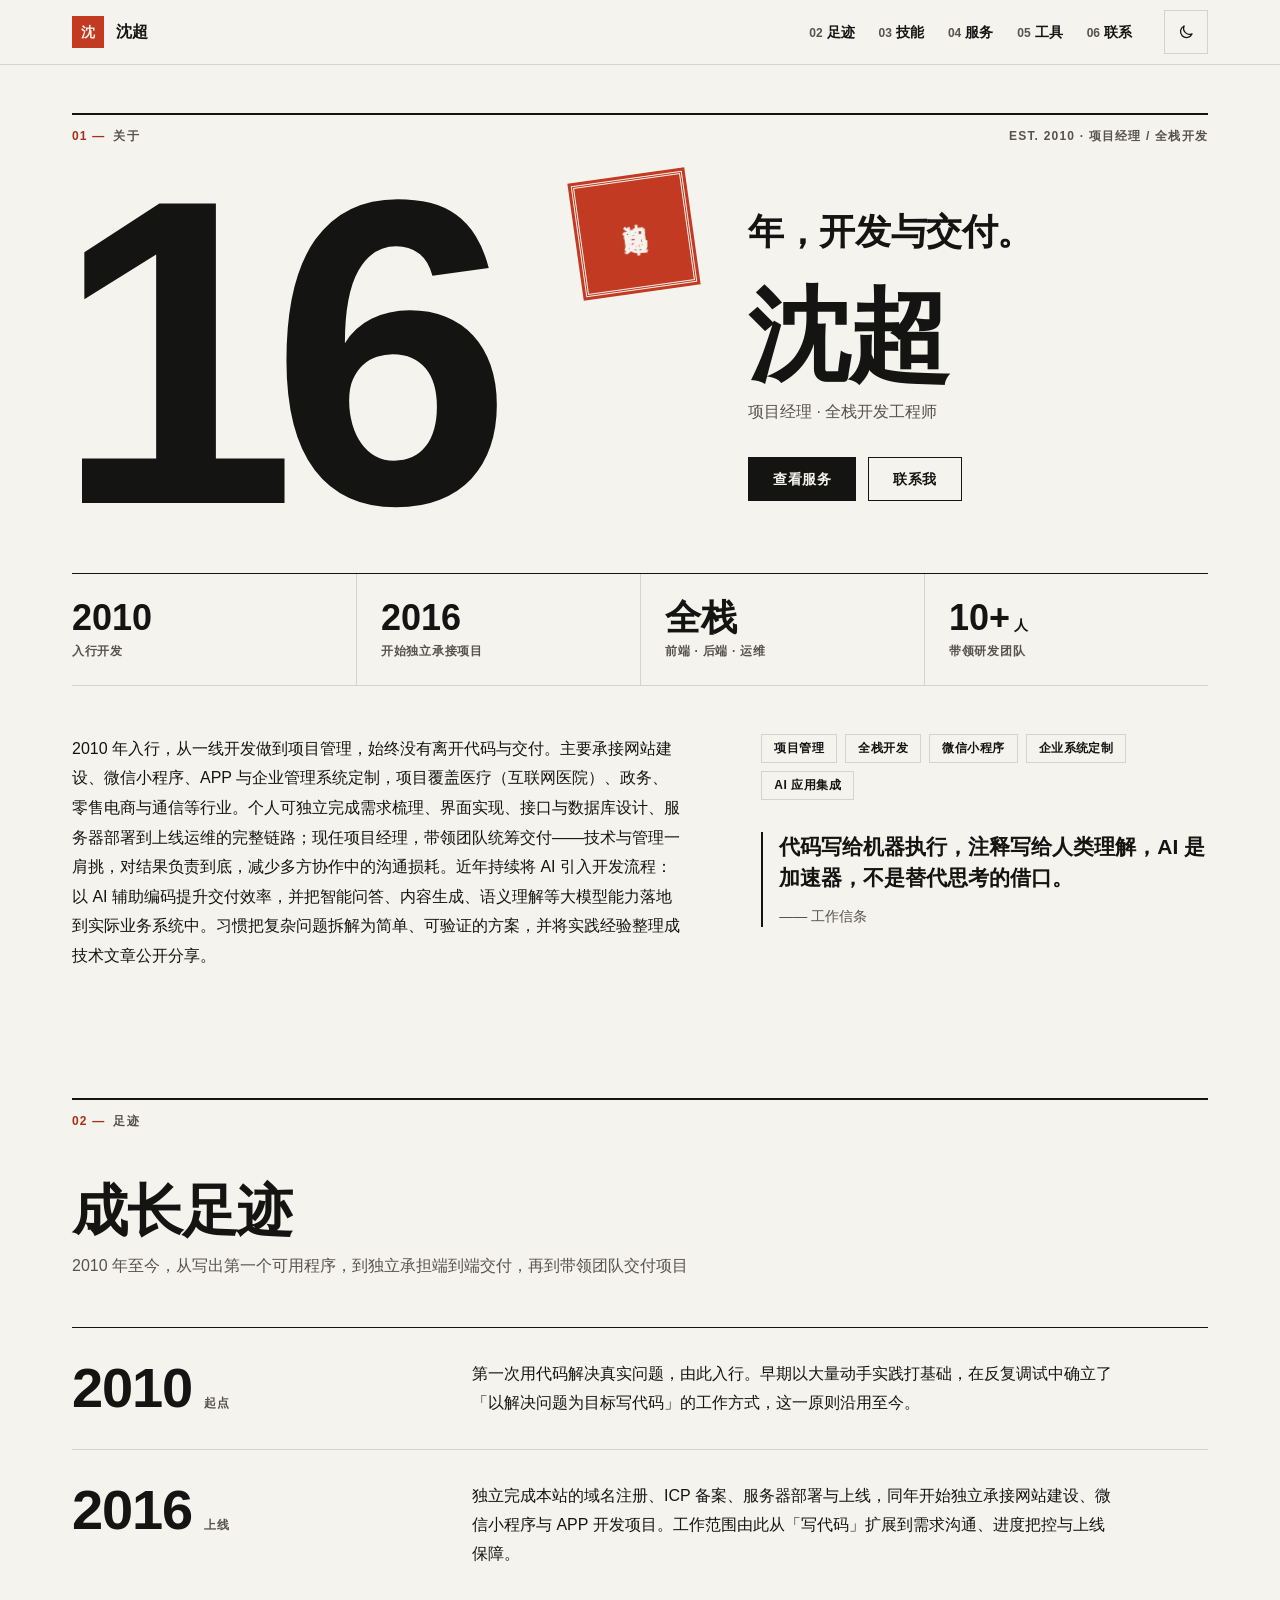
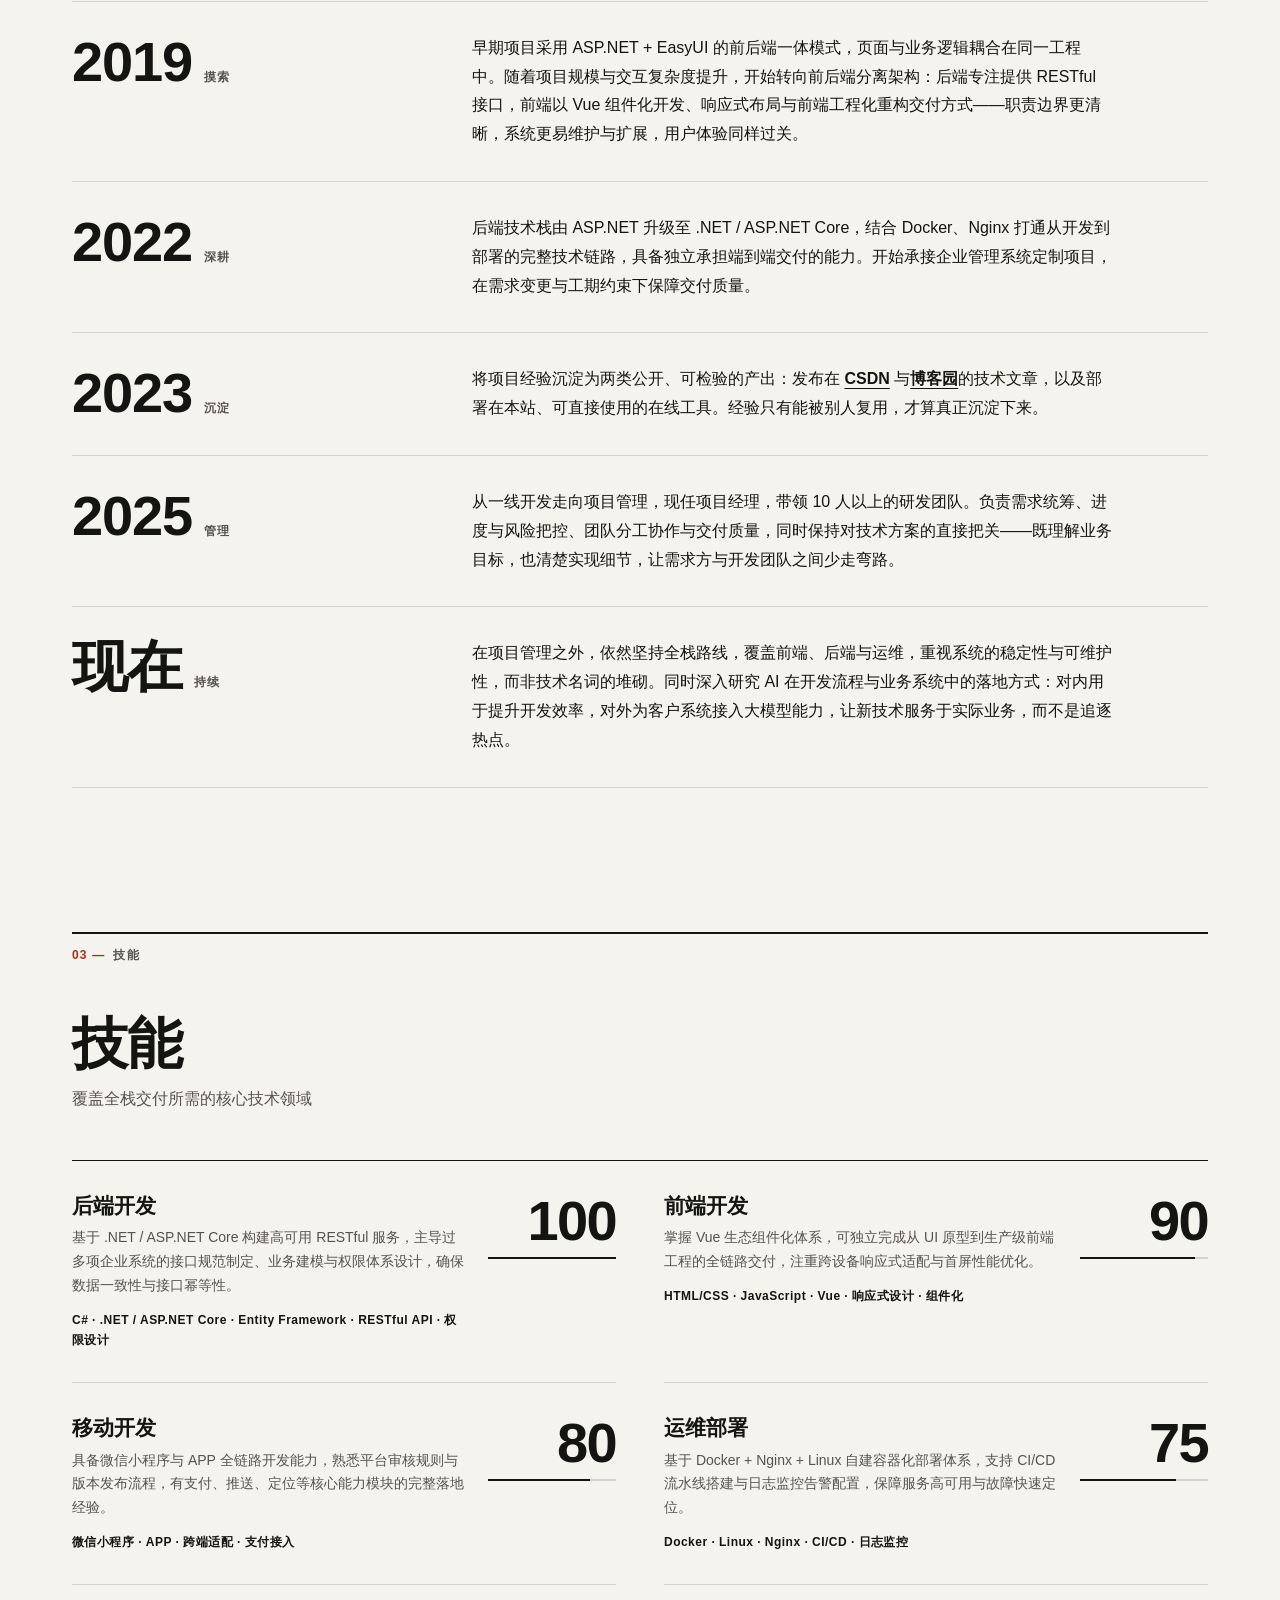
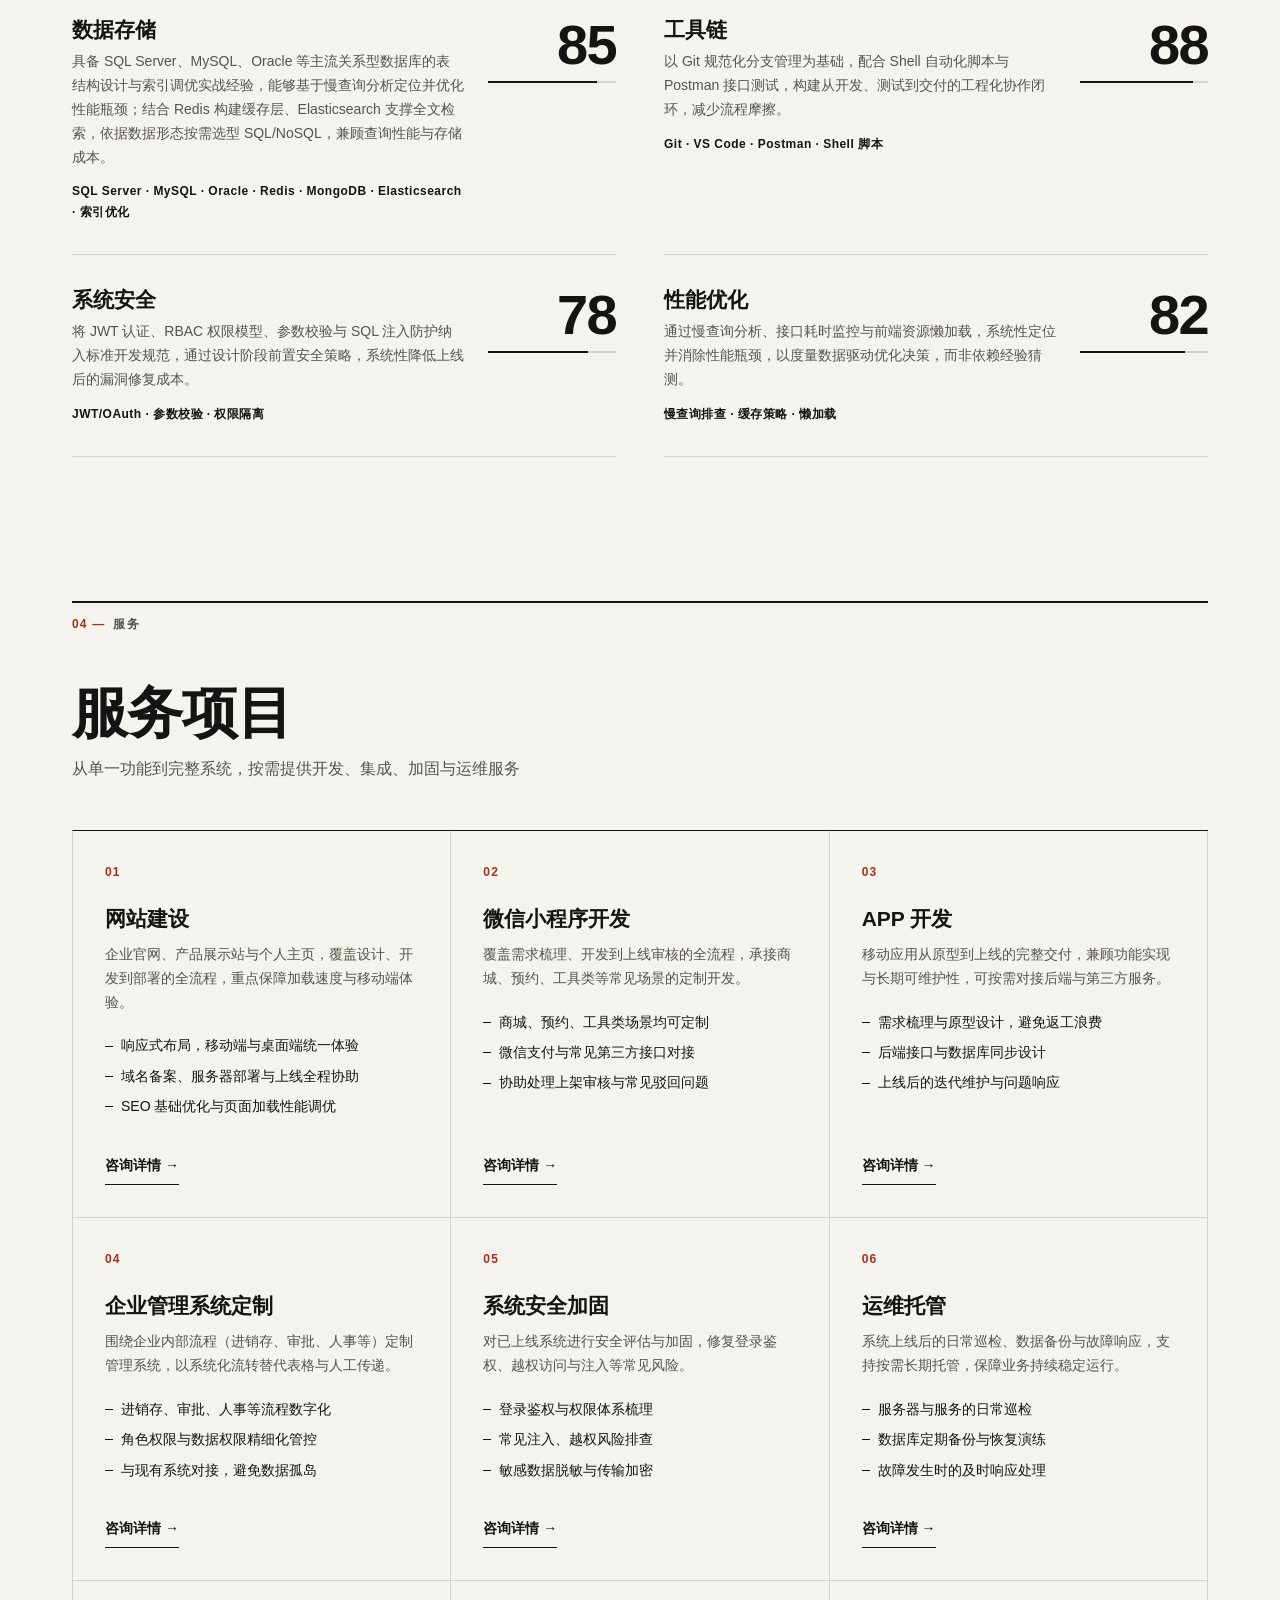
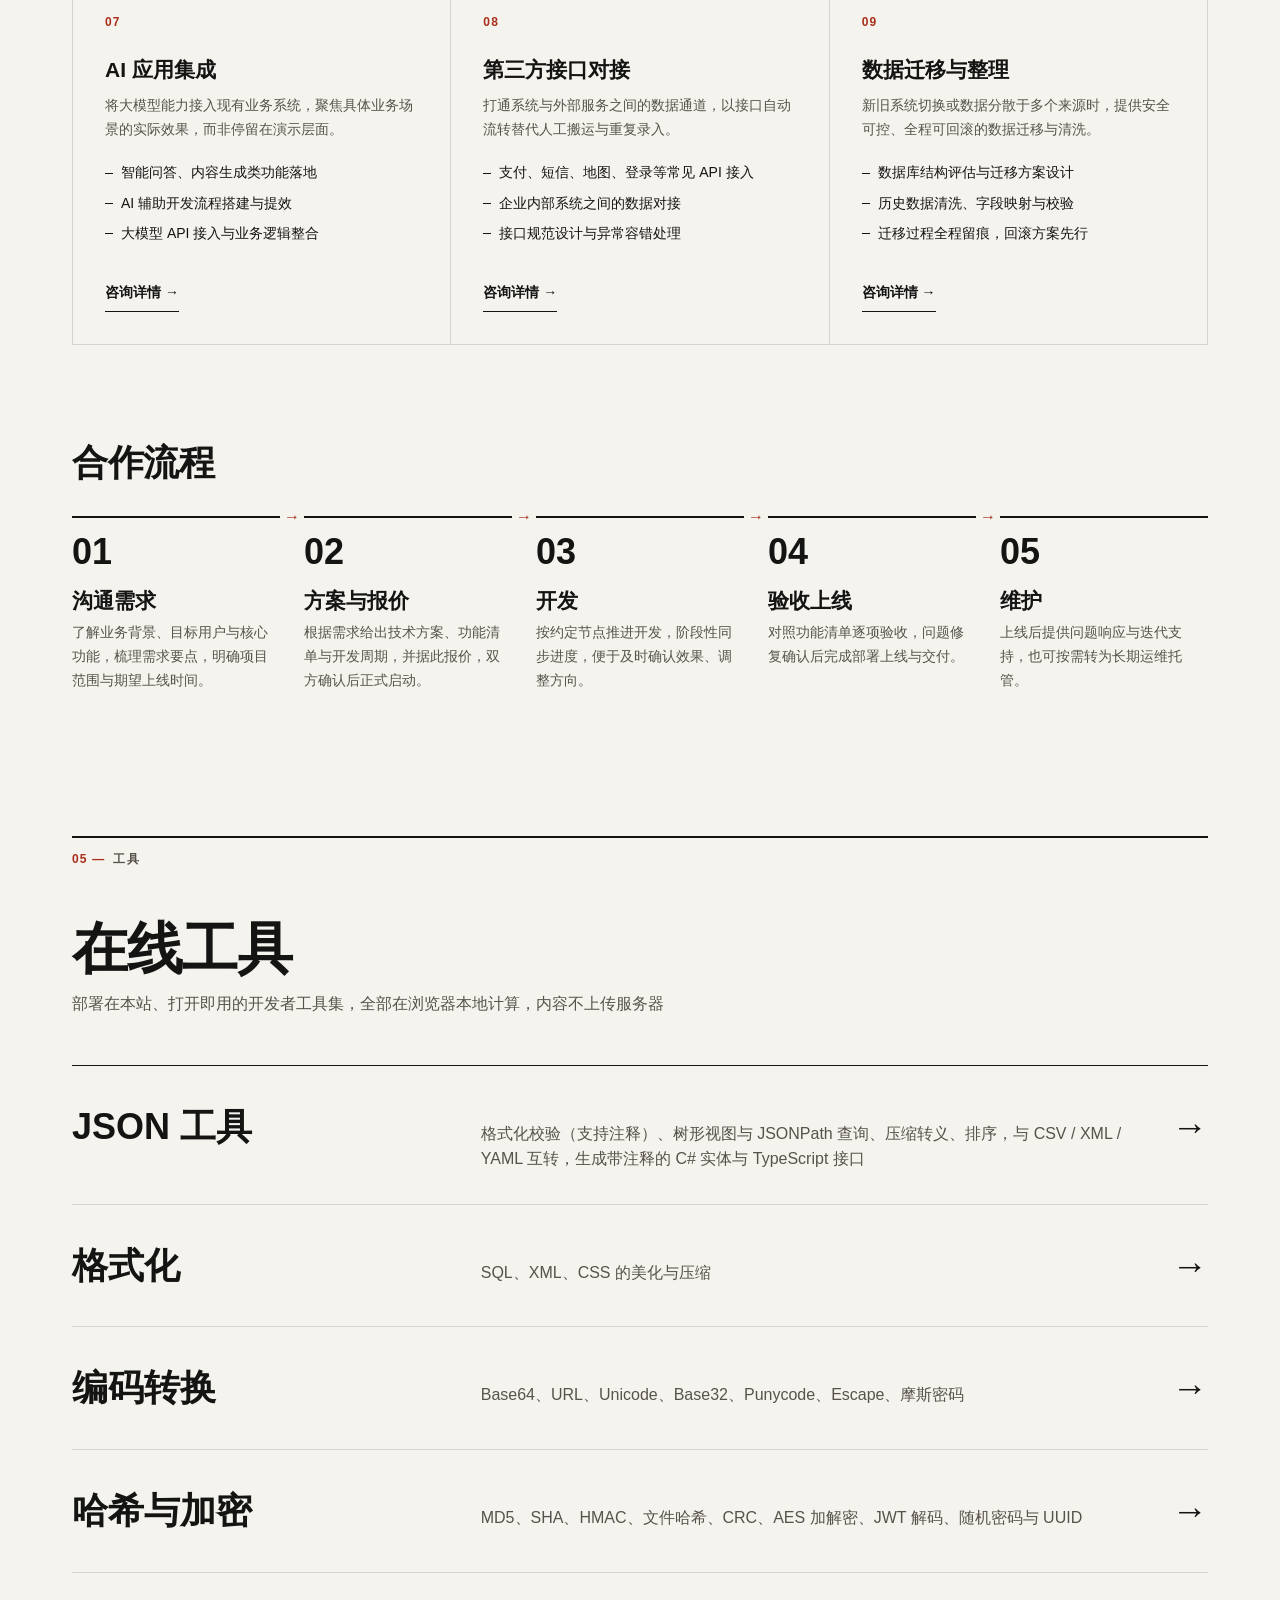
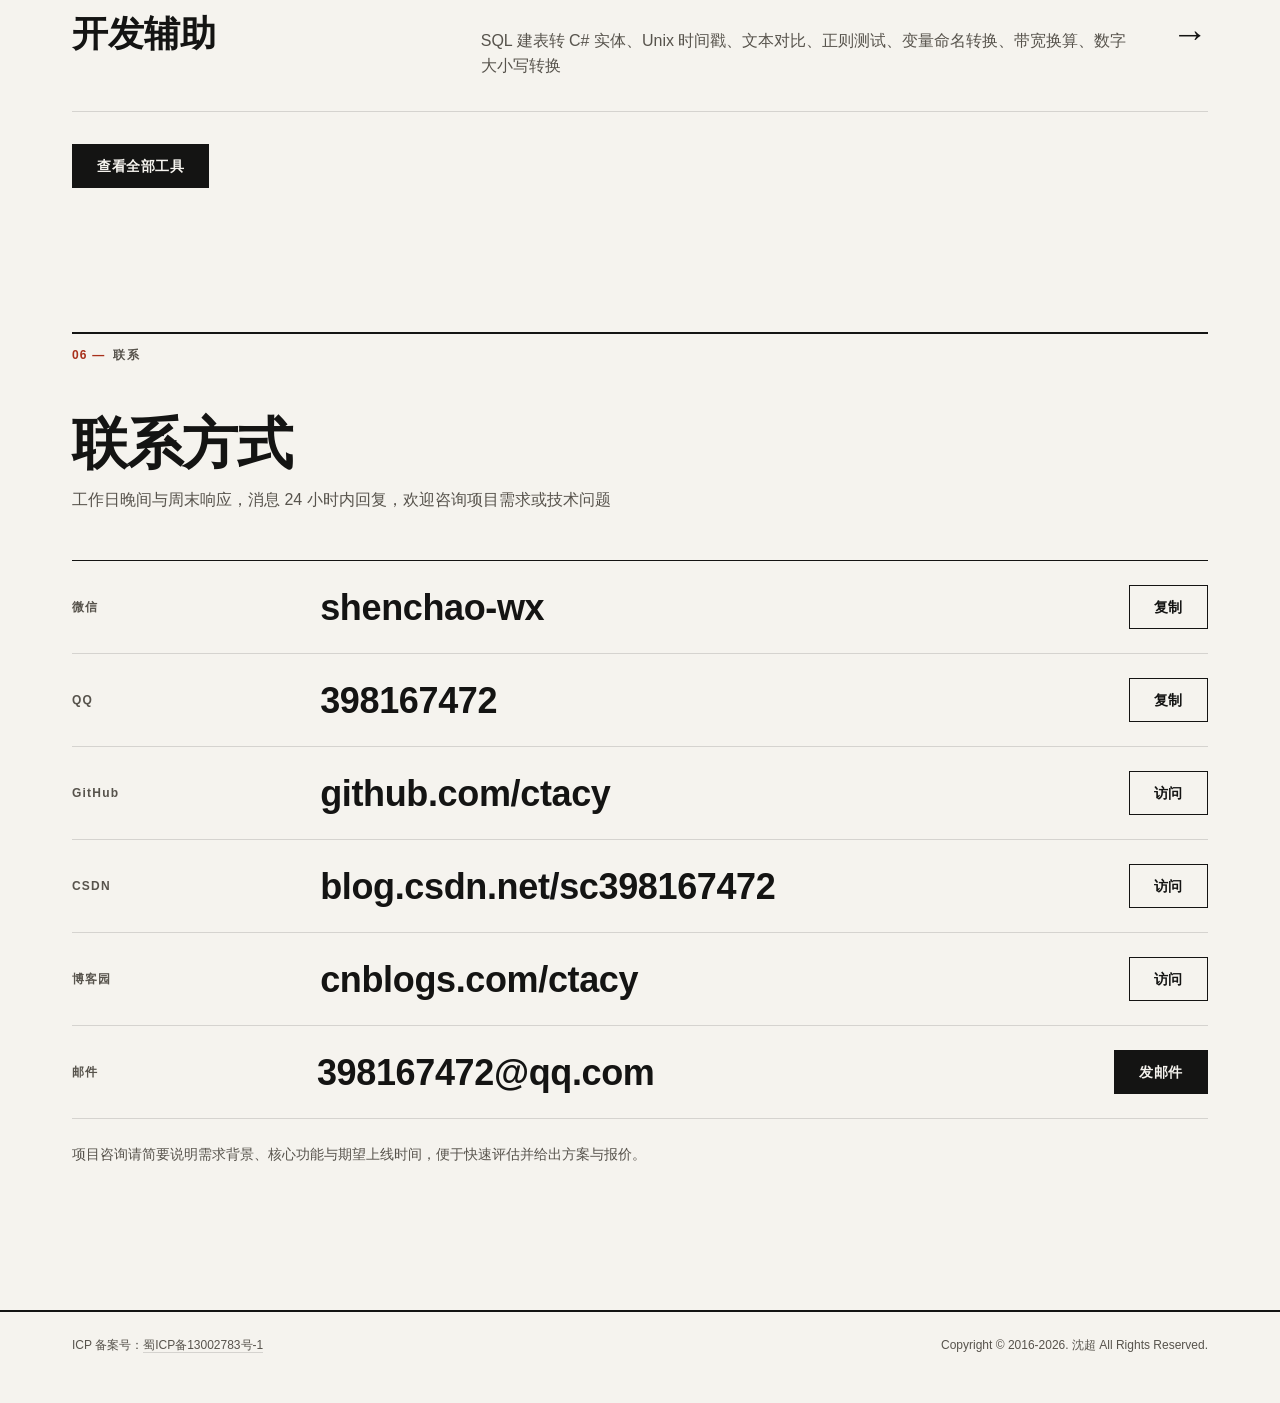
==== commit 27057a2e: "feat: 新增数字大小写转换工具（num-cn） 阿拉伯数字与中文小写、大写、人民币金额大写互转，自动识别输入方向，按字符串处理保证 16 位整数精度；补充单元测试与冒烟用例，首页工具简介同步。" ====
--- a/index.html
+++ b/index.html
@@ -23,8 +23,8 @@
       } catch (e) { }
     })();
   </script>
-  <link rel="stylesheet" href="css/tokens.css?v=2026101705">
-  <link rel="stylesheet" href="css/style.css?v=2026101705">
+  <link rel="stylesheet" href="css/tokens.css?v=2026101706">
+  <link rel="stylesheet" href="css/style.css?v=2026101706">
 </head>
 
 <body id="top">
@@ -430,7 +430,7 @@
         <li>
           <a class="tool-row" href="tools.html#timestamp">
             <span class="tool-name">开发辅助</span>
-            <span class="tool-desc">SQL 建表转 C# 实体、Unix 时间戳、文本对比、正则测试、变量命名转换、带宽换算</span>
+            <span class="tool-desc">SQL 建表转 C# 实体、Unix 时间戳、文本对比、正则测试、变量命名转换、带宽换算、数字大小写转换</span>
             <span class="tool-arrow" aria-hidden="true">→</span>
           </a>
         </li>
@@ -488,7 +488,7 @@
     </div>
   </footer>
 
-  <script src="js/main.js?v=2026101705"></script>
+  <script src="js/main.js?v=2026101706"></script>
 </body>
 
 </html>
